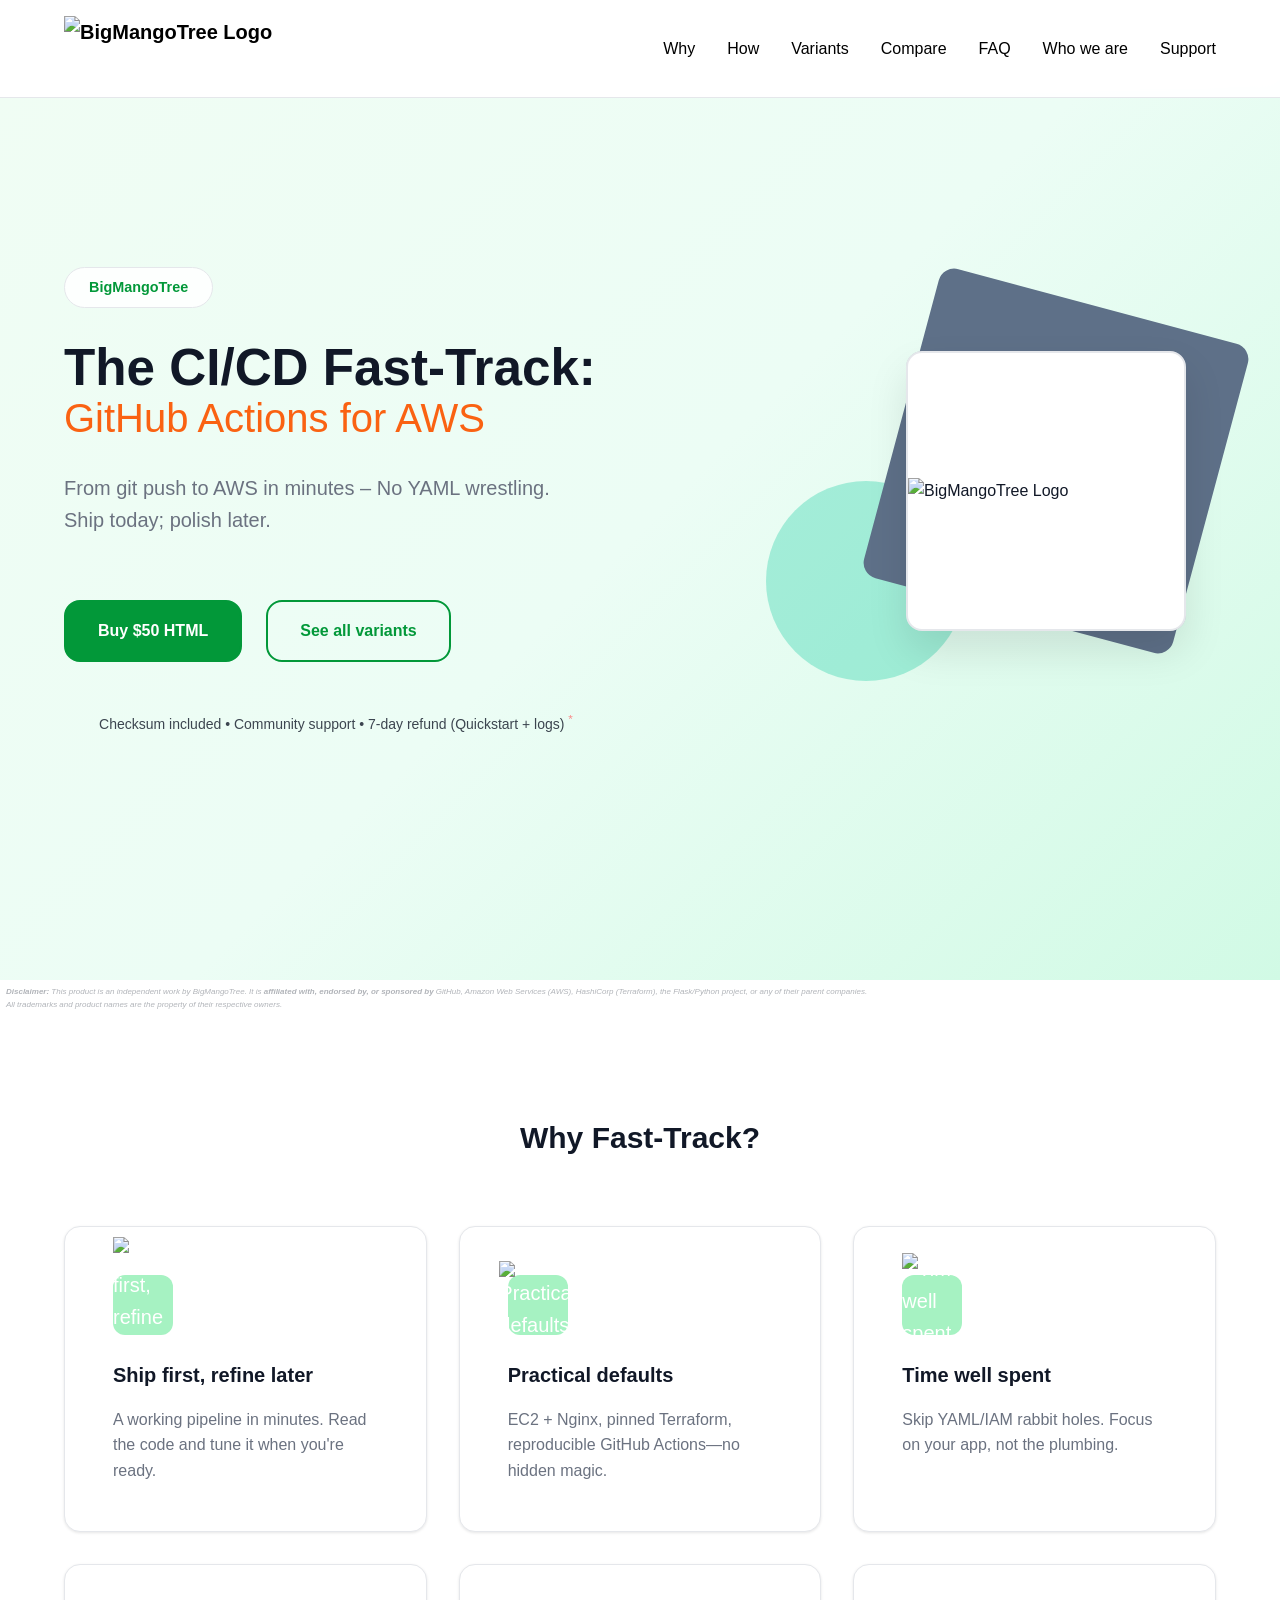
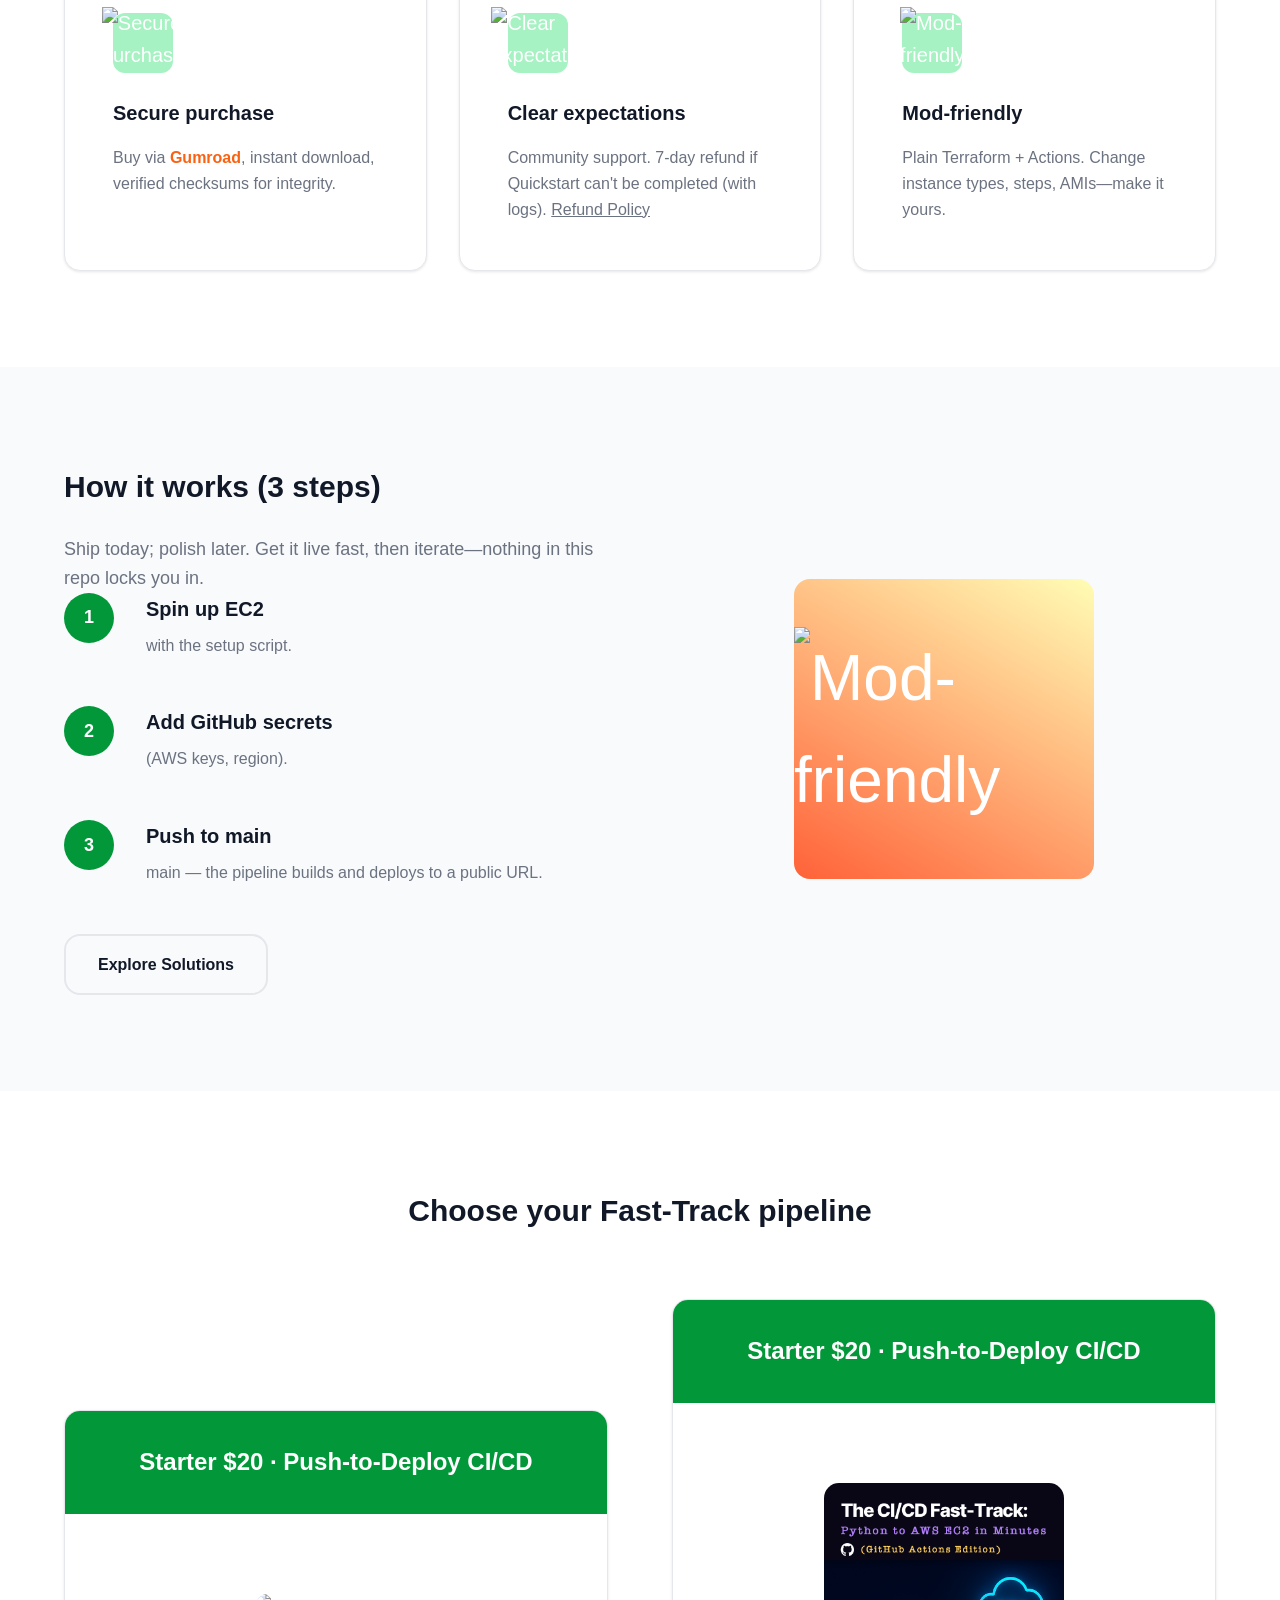
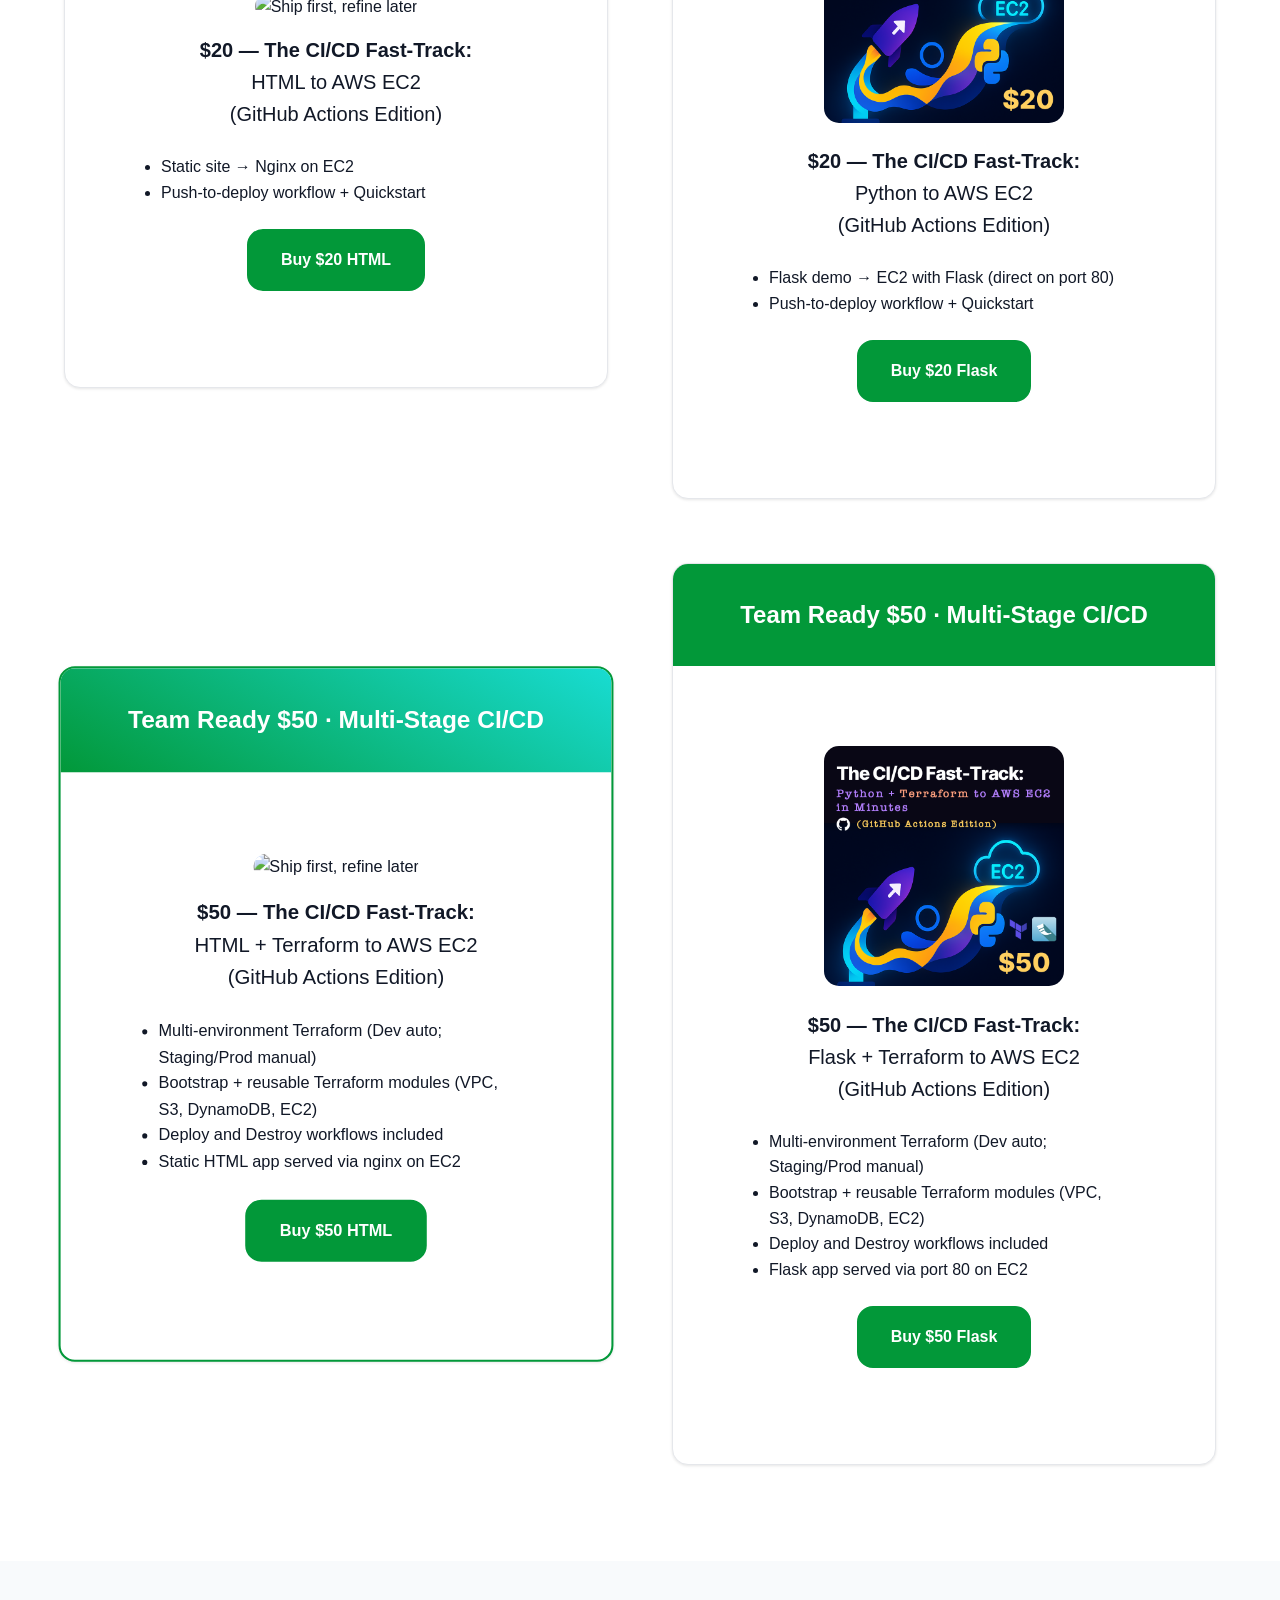
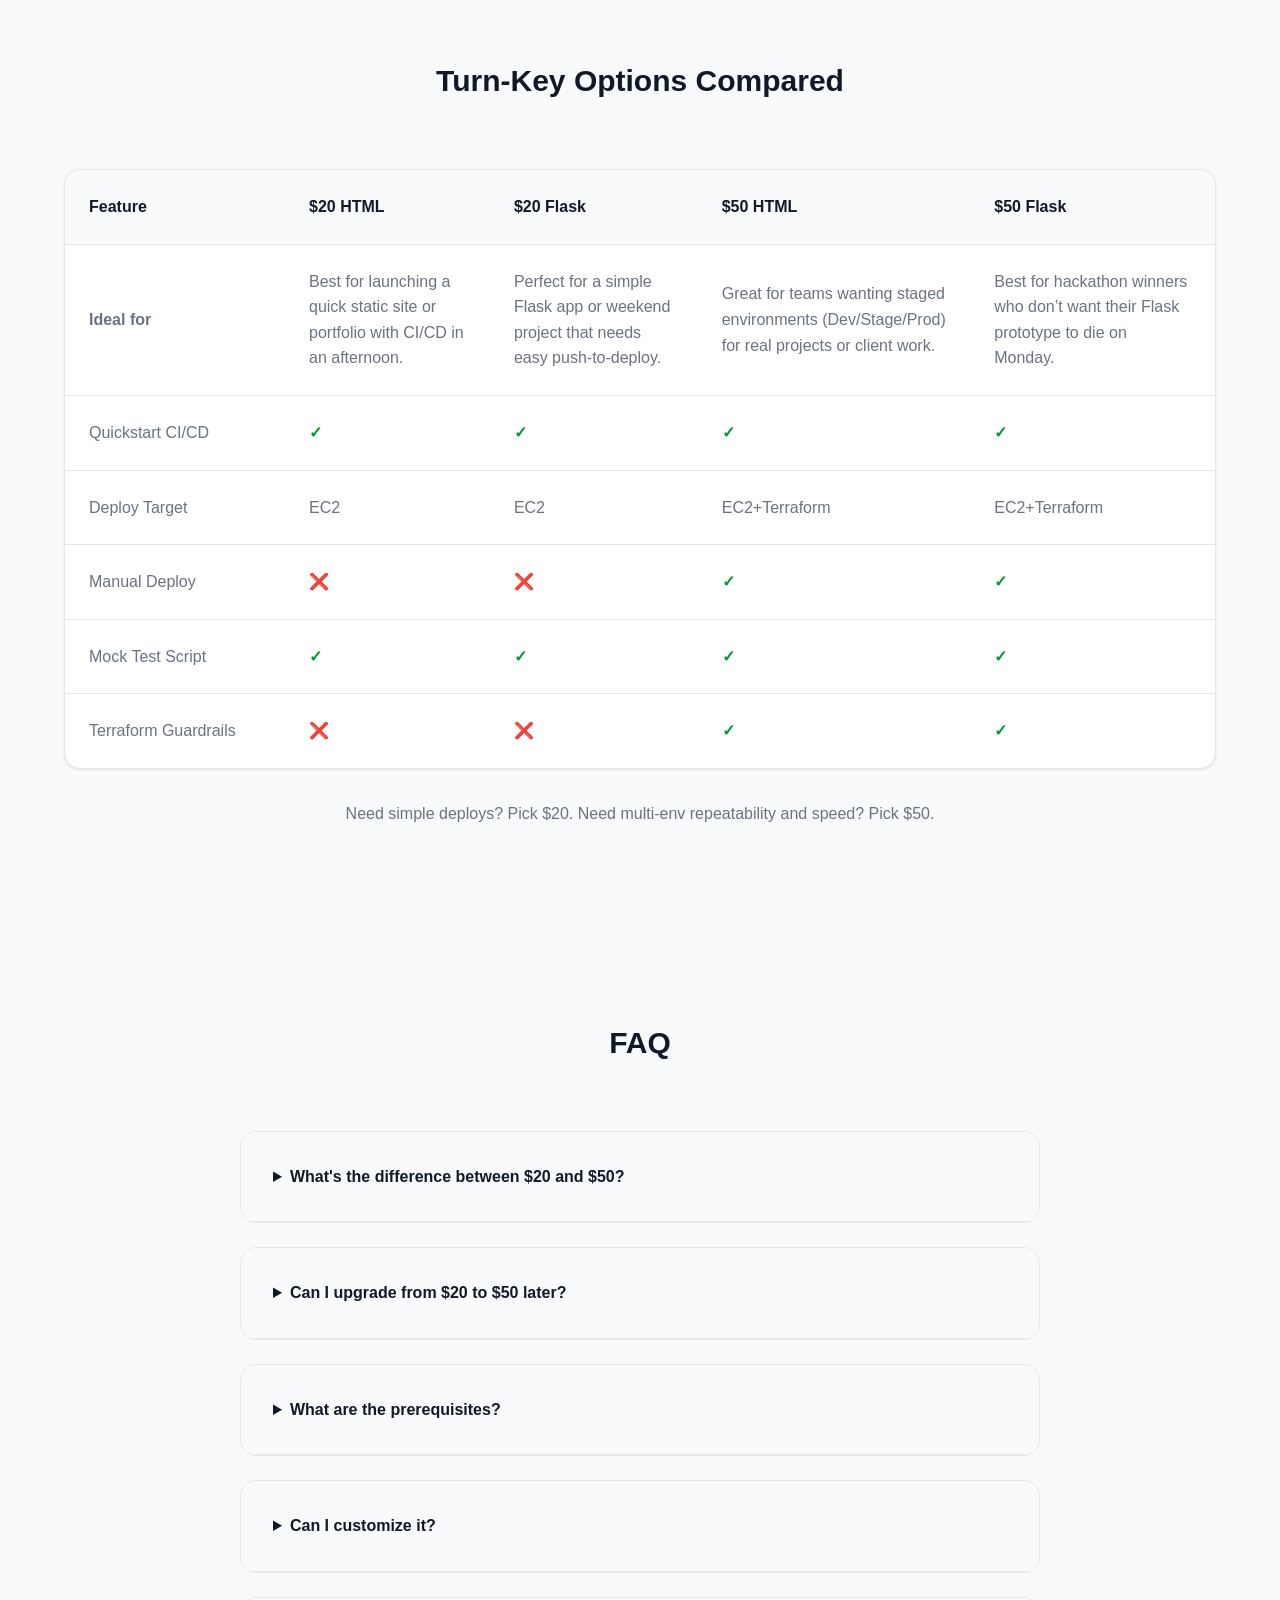
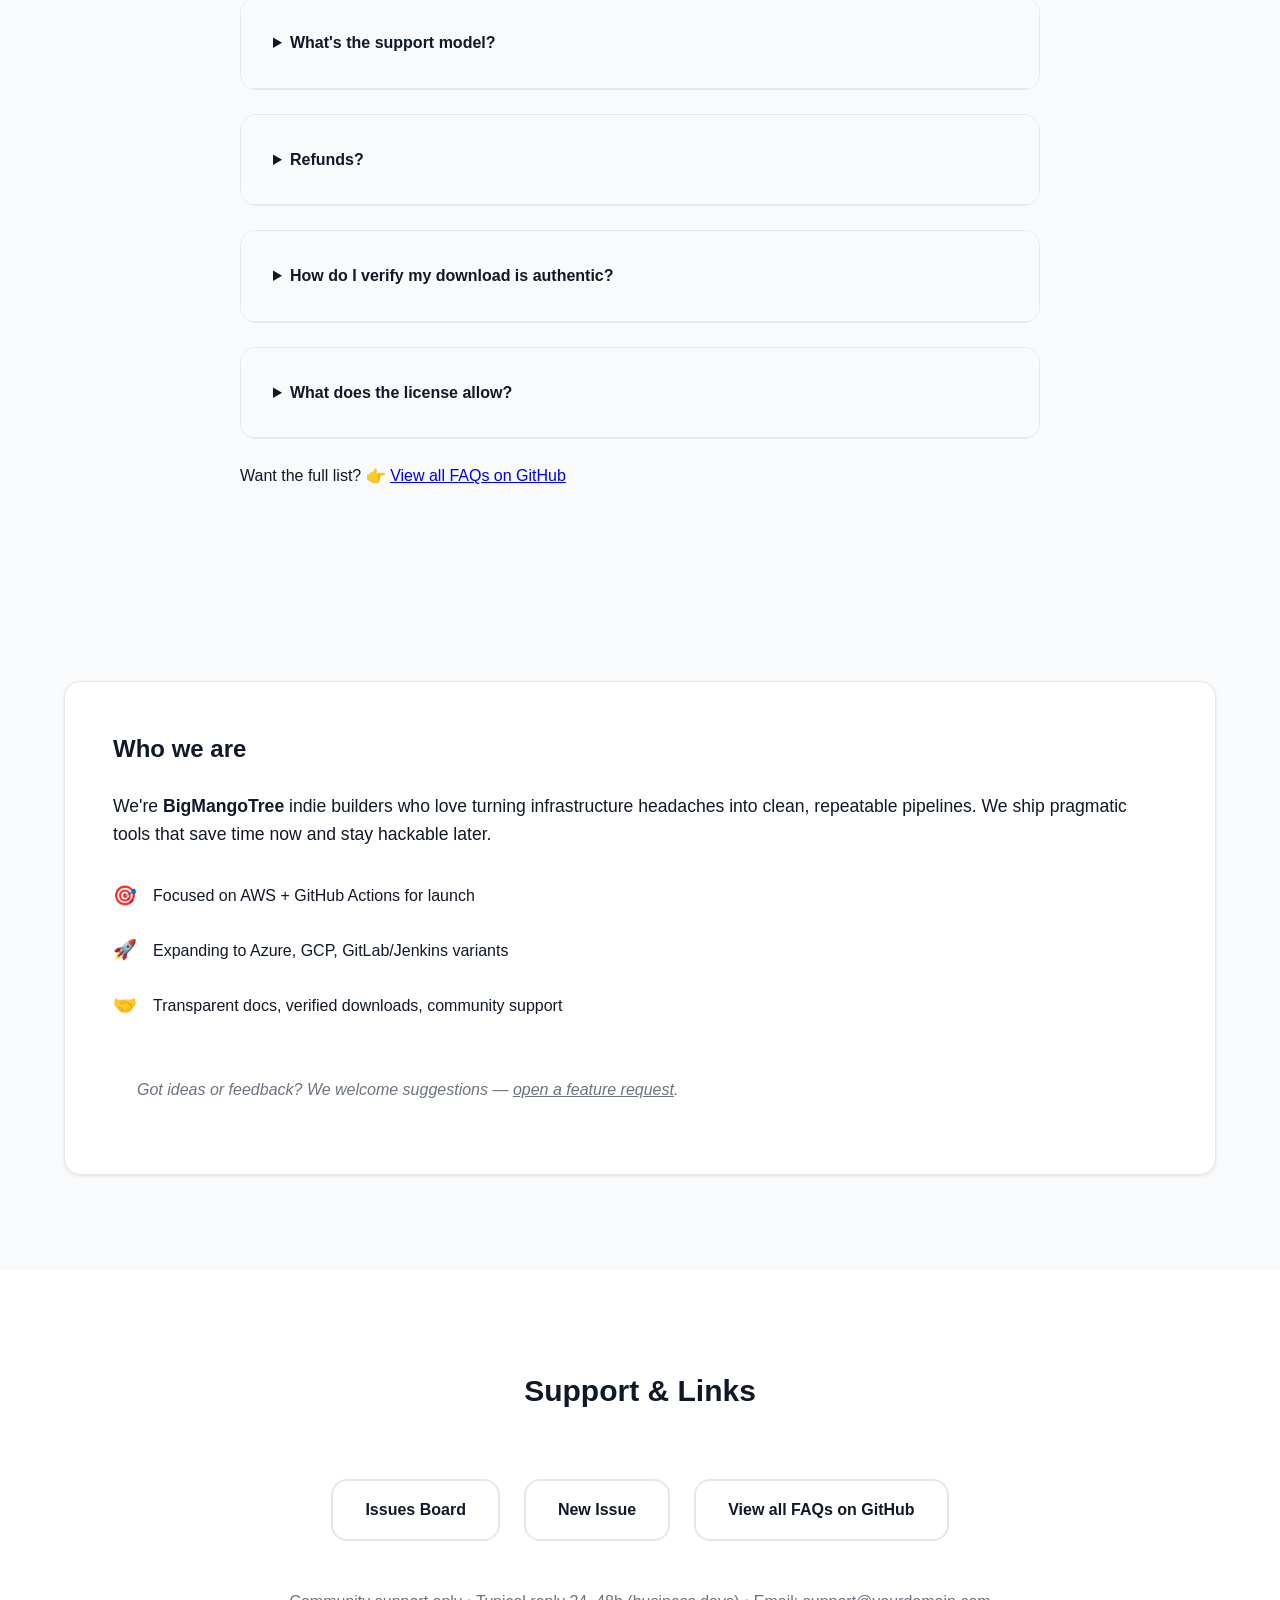
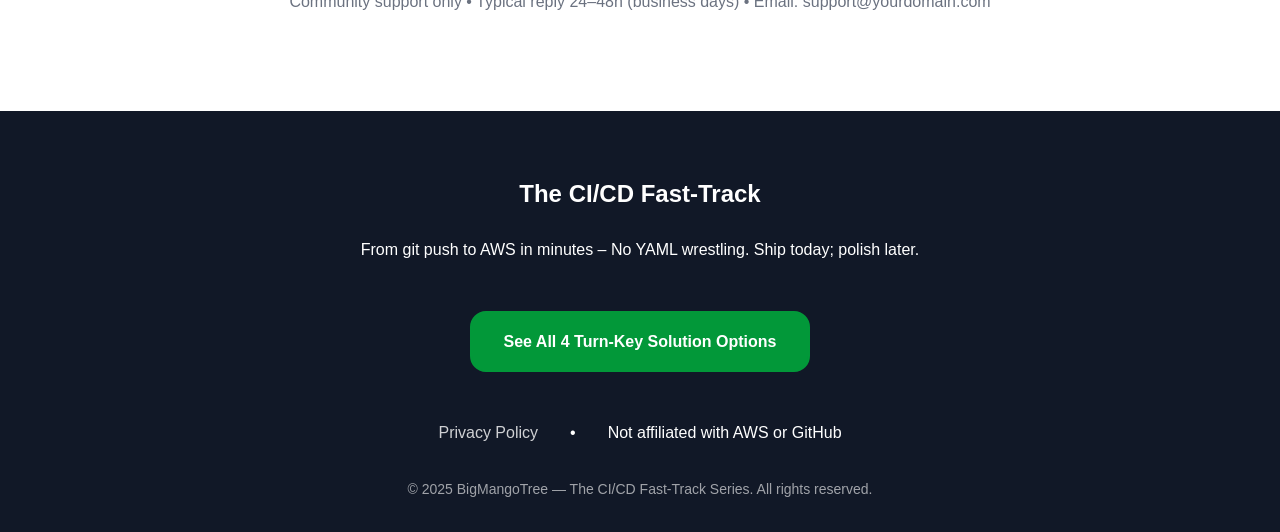
==== index.html @ 74753f5d "Gumroad Product URL fix round2" ====
<!doctype html>
<html lang="en">

<head>
  <meta charset="utf-8" />
  <title>The CI/CD Fast-Track • Turn-Key GitHub Actions for AWS</title>
  <meta name="viewport" content="width=device-width, initial-scale=1" />
  <meta name="description" content="From git push to AWS in minutes – No YAML wrestling. Ship today; polish later." />
  <link rel="canonical" href="https://bigmangotree.github.io/index.html" />
  <link rel="stylesheet" href="styles/main.css" />
  <link rel="icon" type="image/png" href="/images/favicon/favicon-96x96.png" sizes="96x96" />
  <link rel="icon" type="image/svg+xml" href="/images/favicon/favicon.svg" />
  <link rel="shortcut icon" href="/images/favicon/favicon.ico" />
  <link rel="apple-touch-icon" sizes="180x180" href="/images/favicon/apple-touch-icon.png" />
  <link rel="manifest" href="/site.webmanifest" />


</head>

<body>
  <!-- Header Navigation -->
  <header class="header-main">
    <div class="layout-container">
      <nav class="nav-container">
        <a href="#hero" class="nav-brand">
          <img src="images/bigmangotree-logo.png" alt="BigMangoTree Logo" class="nav-brand__logo">
        </a>
        <ul class="nav-menu">
          <li><a href="#features" class="nav-link">Why</a></li>
          <li><a href="#how-it-works" class="nav-link">How</a></li>
          <li><a href="#products" class="nav-link">Variants</a></li>
          <li><a href="#comparison" class="nav-link">Compare</a></li>
          <li><a href="#faq" class="nav-link">FAQ</a></li>
          <li><a href="#about" class="nav-link">Who we are</a></li>
          <li><a href="#support" class="nav-link">Support</a></li>
        </ul>
      </nav>
    </div>
  </header>

  <!-- Hero Section -->
  <section id="hero" class="layout-section layout-section--hero">
    <div class="hero-visual-container">
      <div class="hero-content">
        <span class="hero-badge">BigMangoTree</span>
        <h1 class="hero-title">The CI/CD Fast-Track: <div class="hero-title-sm">GitHub Actions for AWS</div></h1>
        <p class="hero-subtitle">From git push to AWS in minutes – No YAML wrestling. Ship today; polish later.</p>
        <div class="hero-actions">
          <a href="#50_HTML" class="btn btn--primary">Buy $50 HTML</a>
          <a href="#products" class="btn btn--secondary">See all variants</a>
        </div>
        <p class="text-center mt-lg" style="font-size: var(--font-size-sm); opacity: 0.8;">
          Checksum included • Community support • 7-day refund (Quickstart + logs)
          <sup style="cursor: pointer; color: #ff6b6b;" data-modal-open="#refund-modal">*</sup>
        </p>
      </div>
      <div class="hero-visual-area">
        <div class="hero-visual-accent"></div>
        <div class="hero-visual-bg"></div>
        <div class="hero-visual-main">
            <img src="images/CICD-fast-track.png" alt="BigMangoTree Logo" class="feature__hero">
        </div>
      </div>
    </div>
  </section>
<div>

<div class="disclaimer">  
<b>Disclaimer:</b>  
This product is an independent work by BigMangoTree.
It is <b>affiliated with, endorsed by, or sponsored by</b> GitHub, Amazon Web Services (AWS), HashiCorp (Terraform), the Flask/Python project, or any of their parent companies.
<br/>
All trademarks and product names are the property of their respective owners.
</div>
</div>
  <!-- Features Section -->
  <section id="features" class="layout-section">
    <div class="layout-container">
      <div class="section-header">
        <h2 class="section-title">Why Fast-Track?</h2>
      </div>
      <div class="feature-grid">
        <div class="card">
          <div class="card__icon"><img src="images/paperairplane.png" alt="Ship first, refine later" class="VP__icon"></div>
          <h3 class="card__title">Ship first, refine later</h3>
          <p class="card__description">A working pipeline in minutes. Read the code and tune it when you're ready.</p>
        </div>
        <div class="card">
             <div class="card__icon"><img src="images/stack.png" alt="Practical defaults" class="VP__icon"></div>
          <h3 class="card__title">Practical defaults</h3>
          <p class="card__description">EC2 + Nginx, pinned Terraform, reproducible GitHub Actions—no hidden magic.</p>
        </div>
        <div class="card">
            <div class="card__icon"><img src="images/target.png" alt="Time well spent" class="VP__icon"></div>
          <h3 class="card__title">Time well spent</h3>
          <p class="card__description">Skip YAML/IAM rabbit holes. Focus on your app, not the plumbing.</p>
        </div>
        <div class="card">
             <div class="card__icon"><img src="images/sealed.png" alt="Secure purchase" class="VP__icon"></div>
          <h3 class="card__title">Secure purchase</h3>
          <p class="card__description">Buy via <span class="gumroad-bold">Gumroad</span>, instant download, verified checksums for integrity.</p>
        </div>
        <div class="card">
             <div class="card__icon"><img src="images/openbox.png" alt="Clear expectations" class="VP__icon"></div>
          <h3 class="card__title">Clear expectations</h3>
          <p class="card__description">
            Community support. 7-day refund if Quickstart can't be completed (with logs).
            <a data-modal-open="#refund-modal" style="cursor: pointer; text-decoration: underline;">Refund Policy</a>
          </p>
        </div>
        <div class="card">
           <div class="card__icon"><img src="images/modular.png" alt="Mod-friendly" class="VP__icon"></div>
          <h3 class="card__title">Mod-friendly</h3>
          <p class="card__description">Plain Terraform + Actions. Change instance types, steps, AMIs—make it yours.</p>
        </div>
      </div>
    </div>
  </section>

  <!-- How It Works Section -->
  <section id="how-it-works" class="layout-section layout-section--alt">
    <div class="layout-container">
      <div class="layout-grid layout-grid--2col">
        <div>
          <h2 class="section-title text-left">How it works (3 steps)</h2>
          <p class="section-subtitle text-left">Ship today; polish later. Get it live fast, then iterate—nothing in this
            repo locks you in.</p>
          <div class="step-list">
            <div class="step-item">
              <div class="step-content">
                <h3>Spin up EC2</h3>
                <p>with the setup script.</p>
              </div>
            </div>
            <div class="step-item">
              <div class="step-content">
                <h3>Add GitHub secrets</h3>
                <p>(AWS keys, region).</p>
              </div>
            </div>
            <div class="step-item">
              <div class="step-content">
                <h3>Push to main</h3>
                <p>main — the pipeline builds and deploys to a public URL.</p>
              </div>
            </div>
          </div>
          <div class="mt-xl">
            <a href="#products" class="btn btn--outline">Explore Solutions</a>
          </div>
        </div>
        <div class="hero-visual-2"><img src="images/easysteps.png" alt="Mod-friendly" class="hero2__icon"></div>
      </div>
    </div>
  </section>

  <!-- Products Section -->
  <section id="products" class="layout-section">
    <div class="layout-container">
      <div class="section-header">
        <h2 class="section-title">Choose your Fast-Track pipeline</h2>
      </div>
      <div class="layout-grid layout-grid--2col">
        <div class="card card--product">
          <div class="card__price">Starter $20 · Push-to-Deploy CI/CD</div>
          <div style="padding: var(--space-xl);">
          <div class="product__div"><img src="images/GH-HTML-SCRIPT-EC2-20.png" alt="Ship first, refine later" class="product__icon"></div>
            <h3 class="card__title">$20 — The CI/CD Fast-Track: <div class="prod-2ndline"> HTML to AWS EC2 <br>(GitHub Actions Edition)</div></h3>
            <ul style="text-align: left; margin: var(--space-md) 0;">
              <li>Static site → Nginx on EC2</li>
              <li>Push-to-deploy workflow + Quickstart</li>
            </ul>
            <a href="https://bigmangotree.gumroad.com/l/lspwx" target="_blank" class="btn btn--primary">Buy $20 HTML</a>
          </div>
        </div>
        <div class="card card--product">
          <div class="card__price">Starter $20 · Push-to-Deploy CI/CD</div>
          <div style="padding: var(--space-xl);">
          <div class="product__div"><img src="images/GH-PY-SCRIPT-EC2-20.png" alt="Ship first, refine later" class="product__icon"></div>
            <h3 class="card__title">$20 — The CI/CD Fast-Track: <div class="prod-2ndline"> Python to AWS EC2 <br>(GitHub Actions Edition)</div></h3>
            <ul style="text-align: left; margin: var(--space-md) 0;">
              <li>Flask demo → EC2 with Flask (direct on port 80)</li>
              <li>Push-to-deploy workflow + Quickstart</li>
            </ul>
            <a href="https://bigmangotree.gumroad.com/l/zhhwwp" target="_blank" class="btn btn--primary">Buy $20 Flask</a>
          </div>
        </div>
        <div id="50_HTML" class="card card--product card--featured">
            <div class="card__price header-color">Team Ready $50 · Multi-Stage CI/CD</div>
            <div style="padding: var(--space-xl);">
            <div class="product__div"><img src="images/GH-HTML-TR-EC2-50.png" alt="Ship first, refine later" class="product__icon"></div>
                <h3 class="card__title">
                $50 — The CI/CD Fast-Track:<div class="prod-2ndline">  HTML + Terraform to AWS EC2 <br>(GitHub Actions Edition)</div>
                </h3>
                <ul style="text-align: left; margin: var(--space-md) 0;">
                <li>Multi-environment Terraform (Dev auto; Staging/Prod manual)</li>
                <li>Bootstrap + reusable Terraform modules (VPC, S3, DynamoDB, EC2)</li>
                <li>Deploy and Destroy workflows included</li>
                <li>Static HTML app served via nginx on EC2</li>
                </ul>
                <a href="https://bigmangotree.gumroad.com/l/wznqfl" target="_blank" class="btn btn--primary">Buy $50 HTML</a>
            </div>
        </div>
        <div class="card card--product">
            <div class="card__price">Team Ready $50 · Multi-Stage CI/CD</div>
            <div style="padding: var(--space-xl);">
            <div class="product__div"><img src="images/GH-PY-TR-EC2-50.png" alt="Ship first, refine later" class="product__icon"></div>
                <h3 class="card__title">
                $50 — The CI/CD Fast-Track:<div class="prod-2ndline">  Flask + Terraform to AWS EC2 <br>(GitHub Actions Edition)</div>
                </h3>
                <ul style="text-align: left; margin: var(--space-md) 0;">
                <li>Multi-environment Terraform (Dev auto; Staging/Prod manual)</li>
                <li>Bootstrap + reusable Terraform modules (VPC, S3, DynamoDB, EC2)</li>
                <li>Deploy and Destroy workflows included</li>
                <li>Flask app served via port 80 on EC2</li>
                </ul>
                <a href="https://bigmangotree.gumroad.com/l/qlion" target="_blank" class="btn btn--primary">Buy $50 Flask</a>
            </div>
        </div>
      </div>
    </div>
  </section>

  <!-- Comparison Section -->
  <section id="comparison" class="layout-section layout-section--alt">
    <div class="layout-container">
      <div class="section-header">
        <h2 class="section-title">Turn-Key Options Compared</h2>
      </div>
      <div class="table-container">
        <table class="table">
          <thead>
            <tr>
              <th class="feature_col">Feature</th>
              <th>$20 HTML</th>
              <th>$20 Flask</th>
              <th>$50 HTML</th>
              <th>$50 Flask</th>
            </tr>
          </thead>
          <tbody>
            <tr>
              <td><strong>Ideal for</strong></td>
              <td>Best for launching a quick static site or portfolio with CI/CD in an afternoon.</td>
              <td>Perfect for a simple Flask app or weekend project that needs easy push-to-deploy.</td>
              <td>Great for teams wanting staged environments (Dev/Stage/Prod) for real projects or client work.</td>
              <td>Best for hackathon winners who don’t want their Flask prototype to die on Monday.</td>
            </tr>
            <tr>
              <td>Quickstart CI/CD</td>
              <td><span class="table-checkmark">✓</span></td>
              <td><span class="table-checkmark">✓</span></td>
              <td><span class="table-checkmark">✓</span></td>
              <td><span class="table-checkmark">✓</span></td>
            </tr>
            <tr>
              <td>Deploy Target</td>
              <td>EC2</td>
              <td>EC2</td>
              <td>EC2+Terraform</td>
              <td>EC2+Terraform</td>
            </tr>
            <tr>
              <td>Manual Deploy</td>
              <td>❌</td>
              <td>❌</td>
              <td><span class="table-checkmark">✓</span></td>
              <td><span class="table-checkmark">✓</span></td>
            </tr>
            <tr>
              <td>Mock Test Script</td>
              <td><span class="table-checkmark">✓</span></td>
              <td><span class="table-checkmark">✓</span></td>
              <td><span class="table-checkmark">✓</span></td>
              <td><span class="table-checkmark">✓</span></td>
            </tr>
            <tr>
              <td>Terraform Guardrails</td>
              <td>❌</td>
              <td>❌</td>
              <td><span class="table-checkmark">✓</span></td>
              <td><span class="table-checkmark">✓</span></td>
            </tr>
          </tbody>
        </table>
      </div>
      <p class="text-center mt-lg text-secondary">
        Need simple deploys? Pick $20. Need multi-env repeatability and speed? Pick $50.
      </p>
    </div>
  </section>


  <!-- FAQ Section -->
  <section id="faq" class="layout-section layout-section--alt">
    <div class="layout-container">
      <div class="section-header">
        <h2 class="section-title">FAQ</h2>
      </div>
      <div class="faq-container">
        <details class="faq-item">
          <summary class="faq-question">What's the difference between $20 and $50?</summary>
          <div class="faq-answer">
            <p>$20 = single-env push-to-deploy (HTML or Flask). $50 = multi-env (Dev auto + manual Staging/Prod),
              Terraform guardrails, destroy workflow, caching. Flask Pro adds Docker build + promotion scripts.</p>
          </div>
        </details>

        <details class="faq-item">
          <summary class="faq-question">Can I upgrade from $20 to $50 later?</summary>
          <div class="faq-answer">
            <p>Yes. Replace the $20 workflows with the $50 set and follow the Quickstart. Your infra state can stay; you
              mainly swap CI steps (test on a new branch first).</p>
          </div>
        </details>

        <details class="faq-item">
          <summary class="faq-question">What are the prerequisites?</summary>
          <div class="faq-answer">
            <p>Before running any of the CI/CD pipelines, you’ll need a few prerequisites such as an <strong>AWS account</strong>, an <strong>IAM user with access keys</strong>, an <strong>EC2 key pair (PEM file)</strong>, and some <strong>GitHub Secrets</strong>.</p>
            <p>👉 See our full <a href="./docs/prerequisite.html">Prerequisites Setup Guide</a> for step-by-step instructions and official AWS/GitHub documentation links.</p>
            <h4 id="-important-note-on-prerequisites-vs-your-app">⚡ Important Note on Prerequisites vs. Your App</h4>
            <p>The items below are included <strong>only for the sample demo apps</strong> provided in this package:</p>
            <ul>
                <li><strong>$50 tier:</strong> AWS account with IAM credentials (user/role for Terraform + deploy).</li>
                <li><strong>GitHub Repository</strong> with Actions enabled.</li>
                <li><strong>Terraform</strong> (pinned version in MANIFEST).</li>
                <li><strong>Flask variant:</strong> Python 3.10+ runtime (installed via setup scripts for the demo app).</li>
                <li><strong>HTML variant:</strong> No runtime required — just static assets served by nginx.</li>
            </ul>
            <p>👉 For <strong>your own applications</strong>, you’ll need to install and configure any additional dependencies yourself by editing <code>setup_ec2.sh</code> (or extending the Terraform modules). The packaged scripts are intentionally lightweight, so you can adapt them to your stack.</p>
          </div>
        </details>

        <details class="faq-item">
          <summary class="faq-question">Can I customize it?</summary>
          <div class="faq-answer">
            <p>Absolutely. You're licensed to modify for your own projects: edit variables (region, instance type), add
              steps (linters/tests), swap AMIs, or extend the pipeline.</p>
                
              <p>👉 For full terms of use, see the <a href="https://github.com/bigmangotree/bigmangotree.github.io?tab=License-1-ov-file">LICENSE</a> file.</p>
            </div>
        </details>

        <details class="faq-item">
          <summary class="faq-question">What's the support model?</summary>
          <div class="faq-answer">
            <p>Community support only. If AWS/GitHub changes break a script, open a GitHub Issue with logs—we'll patch.
              No 1:1 consulting or SLAs included.</p>
          </div>
        </details>

        <details class="faq-item">
          <summary class="faq-question">Refunds?</summary>
          <div class="faq-answer">
            <p>
              We want you to succeed. If you can't complete the Quickstart within 7 days and share relevant
              logs/errors, you qualify for a refund.
              <a href="#" data-modal-open="#refund-modal">Read full Refund Policy →</a>
            </p>
          </div>
        </details>

        <details class="faq-item">
          <summary class="faq-question">How do I verify my download is authentic?</summary>
          <div class="faq-answer">
            <p>
              Each ZIP includes <code>checksums.txt</code> (SHA-256). Compare against your file:
            <ul>
              <li><b>macOS/Linux:</b> <code>shasum -a 256 file.zip</code></li>
              <li><b>Windows (PowerShell):</b> <code>Get-FileHash file.zip -Algorithm SHA256</code></li>
            </ul>
            </p>
          </div>
        </details>

        <details class="faq-item">
          <summary class="faq-question">What does the license allow?</summary>
          <div class="faq-answer">
            <p>You can use and modify internally for your projects/teams. Redistribution/resale is not permitted. See
              LICENSE.md for full terms.</p>
          </div>
        </details>

        <div class="modal">
          Want the full list? 👉
          <a href="https://bigmangotree.github.io/docs/faq.html" target="_blank" rel="noopener">
            View all FAQs on GitHub
          </a>
        </div>
      </div>
    </div>
  </section>

  <!-- WHO WE ARE -->
  <section id="about" class="layout-section layout-section--alt">
    <div class="layout-container">
      <div class="layout-grid layout-grid--2col" style="align-items: center; gap: var(--space-xxl);">
        <div>
          <div class="card" style="padding: var(--space-xl); text-align: left;">
            <h3 style="color: var(--color-primary); margin-bottom: var(--space-md); font-size: 1.5rem;">
              Who we are
            </h3>

            <p style="font-size: 1.1rem; line-height: 1.6; margin-bottom: var(--space-lg);">
              We're <strong>BigMangoTree</strong> indie builders who love turning infrastructure headaches into clean,
              repeatable pipelines. We ship pragmatic tools that save time now and stay hackable later.
            </p>

            <div class="feature-grid"
              style="grid-template-columns: 1fr; gap: var(--space-md); margin-bottom: var(--space-lg);">
              <div style="display: flex; align-items: center; gap: var(--space-sm);">
                <span style="color: var(--color-primary); font-size: 1.2rem;">🎯</span>
                <span>Focused on AWS + GitHub Actions for launch</span>
              </div>
              <div style="display: flex; align-items: center; gap: var(--space-sm);">
                <span style="color: var(--color-primary); font-size: 1.2rem;">🚀</span>
                <span>Expanding to Azure, GCP, GitLab/Jenkins variants</span>
              </div>
              <div style="display: flex; align-items: center; gap: var(--space-sm);">
                <span style="color: var(--color-primary); font-size: 1.2rem;">🤝</span>
                <span>Transparent docs, verified downloads, community support</span>
              </div>
            </div>

            <div
              style="background: var(--color-bg-secondary); padding: var(--space-md); border-radius: var(--border-radius); border-left: 4px solid var(--color-primary);">
              <p style="margin: 0; font-style: italic; color: var(--text-secondary);">
                Got ideas or feedback? We welcome suggestions —
                <a href="https://github.com/bigmangotree/bigmangotree.github.io/issues/new?template=feature-request.md&labels=feature&title=%5BFEATURE-REQUEST%5D+" target="_blank" rel="noopener"
                  style="color: var(--color-primary); text-decoration: underline;">open a feature request</a>.
              </p>
            </div>
          </div>
        </div>
      </div>
    </div>
  </section>

  <!-- Support Section -->
  <section id="support" class="layout-section">
    <div class="layout-container">
      <div class="section-header">
        <h2 class="section-title">Support & Links</h2>
      </div>
      <div
        style="display: flex; justify-content: center; gap: var(--space-md); flex-wrap: wrap; margin-bottom: var(--space-xl);">
        <a href="https://github.com/bigmangotree/bigmangotree.github.io/issues" class="btn btn--outline">Issues Board</a>
        <a href="https://github.com/bigmangotree/bigmangotree.github.io/issues/new?template=new_issue.md&labels=issue&title=%5BISSUE%5D+" class="btn btn--outline">New Issue</a>
        <a href="https://bigmangotree.github.io/docs/faq.html" class="btn btn--outline">View all FAQs on GitHub</a>
      </div>
      <p class="text-center text-secondary">
        Community support only • Typical reply 24–48h (business days) • Email: support@yourdomain.com
      </p>
    </div>
  </section>

  <!-- Footer -->
  <footer class="footer-main">
    <div class="layout-container">
      <div class="footer-content">
        <h3 class="footer-title">The CI/CD Fast-Track</h3>
        <p class="mb-xl">From git push to AWS in minutes – No YAML wrestling. Ship today; polish later.</p>
        <a href="#products" class="btn btn--primary">See All 4 Turn-Key Solution Options</a>
      </div>

      <div class="footer-links">
        <a href="#" data-modal-open="#privacy-modal" class="footer-link">Privacy Policy</a>
        <span>•</span>
        <span>Not affiliated with AWS or GitHub</span>
      </div>

      <p style="opacity: 0.6; font-size: var(--font-size-sm); margin-top: var(--space-md);">
        © 2025 BigMangoTree — The CI/CD Fast-Track Series. All rights reserved.
      </p>
    </div>
  </footer>

  <!-- Scroll to Top Button -->
  <button id="scrollTopBtn" class="scroll-top" title="Go to top">↑</button>

  <!-- Privacy Policy Modal -->
  <div id="privacy-modal" class="modal-overlay" aria-hidden="true" role="dialog">
    <div class="modal-dialog">
      <button class="modal-close" data-modal-close aria-label="Close">✕</button>
      <h3>Privacy Policy</h3>
      <div style="color: var(--text-secondary); font-size: var(--font-size-sm); margin-bottom: var(--space-md);">
        Effective: 20 Aug 2025</div>
      <div>
        <p>
          This site (<b>bigmangotree.github.io</b>)is a static website
          with no backend or user accounts. We don't collect personal details such as
          names, emails, or payment information here.
        </p>
        <p>
          We use <b>Google Analytics</b> to measure general traffic patterns
          (for example: page views, referral sources, device/browser type).
          This helps us understand how the site is used and improve it over time.
        </p>
        <p>
          Data collected through Google Analytics is processed by Google and may include your IP address.
          We don’t sell or share this data with anyone else. You can learn more in <a>Google’s Privacy Policy</a> or
          opt out via the <a>Google Analytics Opt-Out</a> tool.
        </p>
        <p>
          By using this site, you agree to this limited use of analytics.
        </p>
        <p>
          <strong>Payments & downloads.</strong> Purchases and file delivery are handled by Gumroad.
          Any information you provide at checkout is processed under Gumroad’s terms and
          privacy policy. We do not receive your full payment details.
        </p>
        <p>
          <strong>Support</strong> If you open a ticket on GitHub Issues,
          your post (including any logs you share) is public on GitHub.
          If you email us, we only use your message to reply and provide support;
          we do not sell, rent, or share it with third parties.
        </p>
        <p>
          <strong>No resale of data.</strong>
          We do not sell or broker any personal information—ever.
        </p>
        <p>
          <strong>Future changes.</strong>
          If we add optional analytics or additional features later,
          we’ll update this policy and note the change date.
        </p>
        <p>Questions? Contact: <a href="mailto:support@yourdomain.com">support@yourdomain.com</a></p>
      </div>
    </div>
  </div>

  <!-- Refund Policy Modal -->
  <div id="refund-modal" class="modal-overlay" aria-hidden="true" role="dialog">
    <div class="modal-dialog">
      <button class="modal-close" data-modal-close aria-label="Close">✕</button>
      <h3>Refund Policy</h3>
      <div style="color: var(--text-secondary); font-size: var(--font-size-sm); margin-bottom: var(--space-md);">
        Effective for all CI/CD Fast-Track products sold via Gumroad
      </div>
      <div>
        <p><strong>Window:</strong> Refunds are available within <b>7 calendar days</b> from purchase (based on the
          Gumroad receipt timestamp).</p>
        <p><strong>Eligibility.</strong> Refunds apply only if you are <em>unable to complete the documented
            Quickstart</em> after following the steps as written and using supported platforms/versions.</p>

        <p><strong>What to include.</strong> To request a refund, provide:
        <ul>
          <li>Gumroad <strong>order ID</strong> and purchaser email</li>
          <li><strong>SKU/variant</strong> (e.g., $20 HTML / $50 Flask)</li>
          <li><strong>Environment details</strong>: AWS region, Terraform version, GitHub runner OS</li>
          <li>Link to the <strong>failing GitHub Actions run</strong> and relevant <strong>logs/screenshots</strong> (no
            secrets)</li>
          <li><strong>Checksum verification</strong> confirming your ZIP matches <code>checksums.txt</code></li>
        </ul>
        </p>

        <p><strong>Exclusions (not refundable).</strong>
        <ul>
          <li>Incorrect or missing AWS credentials/permissions, region quotas, or local/network restrictions</li>
          <li>Deviations from the Quickstart (modified workflows/infra beyond documented variables)</li>
          <li>Third-party outages or changes outside our control</li>
          <li>Buyer’s remorse, cost concerns, or incompatibility with unsupported stacks</li>
        </ul>
        </p>

        <p><strong>Process.</strong> Open a GitHub Issue or email support with the above details. We’ll respond within
          <strong>24–48 business hours</strong> to help diagnose. If we confirm a product defect preventing Quickstart
          completion, we will issue a full refund via Gumroad; otherwise we’ll provide guidance to resolve the issue.
          Final eligibility is determined at our discretion.</p>

        <p><strong>After a refund.</strong> Your license is revoked for the refunded SKU; please delete all copies. One
          refund per customer per SKU.</p>

        <p class="muted" style="font-size:12px">Note: Gumroad processes the refund to your original payment method once
          we approve it.</p>
      </div>
    </div>
  </div>

  <script src="scripts/main.js"></script>
</body>

</html>
---- styles/main.css ----
/* ============================================
   CSS VARIABLE SYSTEM - Complete Foundation
   ============================================ */
:root {
  /* Brand Colors */
  --brand-primary: #029839;
  --brand-secondary: #009466;
  --brand-accent: #03c69a;
  --brand-ninja: #5e7088;
  --brand-orange:rgb(250 98 18);
  
  /* Backgrounds */
  --bg-primary: #ffffff;
  --bg-secondary: #f9fafb;
  --bg-alt: #f8fafc;
  --gradient-hero: linear-gradient(135deg, #f0fdf4 0%, #ecfdf5 50%, #d1fae5 100%);
  
  /* Text Colors */
  --text-primary: #111827;
  --text-secondary: #6b7280;
  --text-grey: #b1b4b9;
  --text-inverse: #ffffff;
  --text-nav: #000000;
  
  /* Spacing */
  --space-xs: 0.5rem;
  --space-sm: 1rem;
  --space-md: 1.5rem;
  --space-lg: 2rem;
  --space-xl: 3rem;
  --space-2xl: 4rem;
  --space-section: 6rem;
  --container-width: 1200px;
  
  /* Typography */
  --font-size-xsm: 0.5rem;
  --font-size-sm: 0.875rem;
  --font-size-base: 1rem;
  --font-size-lg: 1.125rem;
  --font-size-xl: 1.25rem;
  --font-size-2xl: 1.5rem;
  --font-size-3xl: 1.875rem;
  --font-size-hero: 3.2rem;
  --font-size-hero-sm: 2.5rem;
  
  /* Effects */
  --border-radius: 16px;
  --shadow-sm: 0 1px 3px rgba(0, 0, 0, 0.1);
  --shadow-md: 0 4px 12px rgba(0, 0, 0, 0.1);
  --shadow-lg: 0 20px 40px rgba(0, 0, 0, 0.1);
  --border-color: #e5e7eb;
}

/* Reset */
* {
  margin: 0;
  padding: 0;
  box-sizing: border-box;
}

body {
  font-family: -apple-system, BlinkMacSystemFont, 'Segoe UI', Roboto, sans-serif;
  line-height: 1.6;
  color: var(--text-primary);
  background: var(--bg-primary);
  padding-top: 80px; /* Account for fixed header */
}

/* Layout */
.layout-container {
  max-width: var(--container-width);
  margin: 0 auto;
  padding: 0 var(--space-md);
}

.layout-section {
  padding: var(--space-section) 0;
}

.layout-section--alt {
  background: var(--bg-alt);
}

.layout-section--hero {
  background: var(--gradient-hero);
  min-height: 100vh;
  display: flex;
  align-items: center;
  position: relative;
  padding-top: 38px;
}

.layout-grid {
  display: grid;
  gap: var(--space-2xl);
}

.layout-grid--2col {
  grid-template-columns: repeat(auto-fit, minmax(500px, 1fr));
  align-items: center;
}

.layout-grid--3col {
  grid-template-columns: repeat(auto-fit, minmax(300px, 1fr));
}

/* Header */
.header-main {
  position: fixed;
  top: 0;
  width: 100%;
  background: rgba(255, 255, 255, 0.95);
  backdrop-filter: blur(10px);
  border-bottom: 1px solid var(--border-color);
  z-index: 1000;
  padding: var(--space-sm) 0;
}

.nav-container {
  display: flex;
  justify-content: space-between;
  align-items: center;
}

.nav-brand {
  display: flex;
  align-items: center;
  gap: var(--space-xs);
  text-decoration: none;
  font-size: var(--font-size-xl);
  font-weight: 700;
  color: var(--text-nav);
}

.nav-brand__logo {
  height: 65px;
  width: auto;
}

.nav-menu {
  display: flex;
  list-style: none;
  gap: var(--space-lg);
  align-items: center;
}

.nav-link {
  color: var(--text-nav);
  text-decoration: none;
  font-weight: 500;
  transition: opacity 0.2s ease;
}

.nav-link:hover {
  opacity: 0.8;
}

/* Hero Section */
.hero-visual-container {
  display: grid;
  grid-template-columns: 1fr 1fr;
  align-items: center;
  gap: var(--space-2xl);
  width: 100%;
  max-width: var(--container-width);
  margin: 0 auto;
  padding: 0 var(--space-md);
}

.hero-content {
  z-index: 3;
  position: relative;
}

.hero-badge {
  display: inline-block;
  background: rgba(255, 255, 255, 0.9);
  color: var(--brand-primary);
  padding: var(--space-xs) var(--space-md);
  border-radius: 50px;
  /*font-size: var(--font-size-sm);*/
  font-size: .9rem;
  font-weight: 600;
  margin-bottom: var(--space-lg);
  border: 1px solid var(--border-color);
}

.hero-title {
  font-size: var(--font-size-hero);
  font-weight: 800;
  line-height: 1.1;
  color: var(--text-primary);
  margin-bottom: var(--space-lg);
}

.hero-subtitle {
  font-size: var(--font-size-xl);
  color: var(--text-secondary);
  line-height: 1.6;
  margin-bottom: var(--space-2xl);
  max-width: 500px;
}

.hero-actions {
  display: flex;
  gap: var(--space-md);
  margin-bottom: var(--space-xl);
}

/* Hero Visual */
.hero-visual-area {
  position: relative;
  width: 400px;
  height: 400px;
  justify-self: end;
}

.hero-visual-accent {
  position: absolute;
  bottom: 20px;
  left: -50px;
  width: 200px;
  height: 200px;
  background: var(--brand-accent);
  border-radius: 50%;
  opacity: 0.3;
  z-index: 1;
}

.hero-visual-bg {
  position: absolute;
  top: 0;
  right: 0;
  width: 320px;
  height: 320px;
  background: var(--brand-ninja);
  border-radius: var(--border-radius);
  transform: rotate(15deg);
  z-index: 2;
}

.hero-visual-main {
  position: absolute;
  top: 50px;
  right: 30px;
  width: 280px;
  height: 280px;
  background: rgba(255, 255, 255, 1);
  border: 2px solid var(--border-color);
  border-radius: var(--border-radius);
  backdrop-filter: blur(15px);
  display: flex;
  align-items: center;
  justify-content: center;
  z-index: 3;
  /* transform: rotate(-8deg); */
  box-shadow: var(--shadow-lg);
}

.hero-visual {
  width: 300px;
  height: 300px;
  background: var(--brand-primary);
  border-radius: var(--border-radius);
  display: flex;
  align-items: center;
  justify-content: center;
  font-size: 4rem;
  color: var(--text-inverse);
  justify-self: center;
}
.hero-visual-2 {
  width: 300px;
  height: 300px;
  background: linear-gradient(30deg, #ff6239, #fffdb5);
  border-radius: var(--border-radius);
  display: flex;
  align-items: center;
  justify-content: center;
  font-size: 4rem;
  color: var(--text-inverse);
  justify-self: center;
}

/* Buttons */
.btn {
  display: inline-flex;
  align-items: center;
  justify-content: center;
  padding: var(--space-sm) var(--space-lg);
  border-radius: var(--border-radius);
  text-decoration: none;
  font-weight: 600;
  font-size: var(--font-size-base);
  border: 2px solid transparent;
  cursor: pointer;
  transition: all 0.2s ease;
}

.btn--primary {
  background: var(--brand-primary);
  color: var(--text-inverse);
  border-color: var(--brand-primary);
}

.btn--primary:hover {
  background: var(--brand-secondary);
  border-color: var(--brand-secondary);
  transform: translateY(-2px);
}

.btn--secondary {
  background: transparent;
  color: var(--brand-primary);
  border-color: var(--brand-primary);
}

.btn--secondary:hover {
  background: var(--brand-primary);
  color: var(--text-inverse);
}

.btn--outline {
  background: transparent;
  color: var(--text-primary);
  border-color: var(--border-color);
}

.btn--outline:hover {
  background: var(--brand-primary);
  color: var(--text-inverse);
  border-color: var(--brand-primary);
}

/* Sections */
.section-header {
  text-align: center;
  margin-bottom: var(--space-2xl);
}

.section-title {
  font-size: var(--font-size-3xl);
  font-weight: 700;
  margin-bottom: var(--space-md);
  color: var(--text-primary);
}

.section-subtitle {
  font-size: var(--font-size-lg);
  color: var(--text-secondary);
  max-width: 600px;
  margin: 0 auto;
}

/* Cards */
.feature-grid {
  display: grid;
  grid-template-columns: repeat(auto-fit, minmax(300px, 1fr));
  gap: var(--space-lg);
}

.card {
  background: var(--bg-primary);
  border: 1px solid var(--border-color);
  border-radius: var(--border-radius);
  padding: var(--space-xl);
  box-shadow: var(--shadow-sm);
  transition: all 0.3s ease;
}

.card:hover {
  transform: translateY(-4px);
  box-shadow: var(--shadow-lg);
}

.card__icon {
  width: 60px;
  height: 60px;
  background: #a6f2c2;
  border-radius: 12px;
  display: flex;
  align-items: center;
  justify-content: center;
  margin-bottom: var(--space-md);
  font-size: var(--font-size-xl);
  color: var(--text-inverse);
}

.card__title {
  font-size: var(--font-size-xl);
  font-weight: 600;
  margin-bottom: var(--space-sm);
  color: var(--text-primary);
}

.card__description {
  color: var(--text-secondary);
  line-height: 1.6;
}

.card--product {
  text-align: center;
  overflow: hidden;
}

.card--featured {
  border-color: var(--brand-primary);
  transform: scale(1.02);
  border-width: 2px;
}

.hero-visual-main .feature__hero
{
  width: 430px;
}

.card--featured .header-color
{
  background: linear-gradient(30deg, #029839, #18dcd2);
}
.VP__icon
{
    width: 154%;
    position: relative;
    top: -4px;
}
.hero2__icon
{
  width: 100%;
}
.card__price {
  background: var(--brand-primary);
  color: var(--text-inverse);
  padding: var(--space-lg) 0;
  font-size: var(--font-size-2xl);
  font-weight: 700;
  margin: calc(var(--space-xl) * -1) calc(var(--space-xl) * -1) var(--space-lg);
}

.product__div img
{
  width: 240px;
  border-radius: 15px;
  margin-bottom: 15px;
}

/* Steps */
.step-list {
  counter-reset: step-counter;
}

.step-item {
  counter-increment: step-counter;
  display: flex;
  align-items: flex-start;
  gap: var(--space-lg);
  margin-bottom: var(--space-xl);
}

.step-item::before {
  content: counter(step-counter);
  width: 50px;
  height: 50px;
  background: var(--brand-primary);
  color: var(--text-inverse);
  border-radius: 50%;
  display: flex;
  align-items: center;
  justify-content: center;
  font-weight: 700;
  font-size: var(--font-size-lg);
  flex-shrink: 0;
}

.step-content h3 {
  font-size: var(--font-size-xl);
  margin-bottom: var(--space-xs);
  color: var(--text-primary);
}

.step-content p {
  color: var(--text-secondary);
}

/* Table */
.table-container {
  background: var(--bg-primary);
  border-radius: var(--border-radius);
  overflow: hidden;
  box-shadow: var(--shadow-sm);
  border: 1px solid var(--border-color);
}

.table {
  width: 100%;
  border-collapse: collapse;
}

.table th {
  background: var(--bg-secondary);
  padding: var(--space-md);
  text-align: left;
  font-weight: 600;
  color: var(--text-primary);
  border-bottom: 1px solid var(--border-color);
}

.table td {
  padding: var(--space-md);
  border-bottom: 1px solid var(--border-color);
  color: var(--text-secondary);
}

.table tr:last-child td {
  border-bottom: none;
}

.table-checkmark {
  color: var(--brand-primary);
  font-weight: 600;
}

/* FAQ */
.faq-container {
  max-width: 800px;
  margin: 0 auto;
}

.faq-item {
  background: var(--bg-primary);
  border: 1px solid var(--border-color);
  border-radius: var(--border-radius);
  margin-bottom: var(--space-md);
  overflow: hidden;
}

.faq-question {
  padding: var(--space-lg);
  cursor: pointer;
  font-weight: 600;
  background: var(--bg-secondary);
  color: var(--text-primary);
  border-bottom: 1px solid var(--border-color);
  transition: background-color 0.2s ease;
}

.faq-question:hover {
  background: var(--brand-primary);
  color: var(--text-inverse);
}

.faq-answer {
  padding: var(--space-lg);
  color: var(--text-secondary);
}

/* Footer */
.footer-main {
  background: var(--text-primary);
  color: var(--text-inverse);
  padding: var(--space-2xl) 0 var(--space-lg);
  text-align: center;
}

.footer-content {
  margin-bottom: var(--space-xl);
}

.footer-title {
  font-size: var(--font-size-2xl);
  margin-bottom: var(--space-md);
}

.footer-links {
  display: flex;
  justify-content: center;
  gap: var(--space-lg);
  margin-bottom: var(--space-lg);
  flex-wrap: wrap;
}

.footer-link {
  color: var(--text-inverse);
  text-decoration: none;
  opacity: 0.8;
  transition: opacity 0.2s ease;
}

.footer-link:hover {
  opacity: 1;
}

/* Scroll Top */
.scroll-top {
  display: none;
  position: fixed;
  bottom: var(--space-lg);
  right: var(--space-lg);
  width: 50px;
  height: 50px;
  background: var(--brand-primary);
  color: var(--text-inverse);
  border: none;
  border-radius: 50%;
  cursor: pointer;
  font-size: var(--font-size-lg);
  box-shadow: var(--shadow-lg);
  transition: all 0.2s ease;
  z-index: 999;
}

.scroll-top:hover {
  transform: scale(1.1);
}

/* Modals */
.modal-overlay {
  position: fixed;
  inset: 0;
  background: rgba(0, 0, 0, 0.5);
  display: none;
  align-items: center;
  justify-content: center;
  z-index: 2000;
  padding: var(--space-md);
}

.modal-overlay[aria-hidden="false"] {
  display: flex;
}

.modal-dialog {
  background: var(--bg-primary);
  border-radius: var(--border-radius);
  max-width: 600px;
  width: 100%;
  box-shadow: var(--shadow-lg);
  padding: var(--space-xl);
  position: relative;
  max-height: 90vh;
  overflow-y: auto;
}

.modal-close {
  position: absolute;
  top: var(--space-md);
  right: var(--space-md);
  background: var(--bg-secondary);
  border: 1px solid var(--border-color);
  border-radius: 50%;
  width: 32px;
  height: 32px;
  cursor: pointer;
  display: flex;
  align-items: center;
  justify-content: center;
}

/* Utilities */
.text-center { text-align: center; }
.text-left { text-align: left; }
.text-secondary { color: var(--text-secondary); }
.mt-lg { margin-top: var(--space-lg); }
.mt-xl { margin-top: var(--space-xl); }
.mb-xl { margin-bottom: var(--space-xl); }

/* Responsive */
@media (max-width: 768px) {
  :root {
    --font-size-hero: 2.5rem;
    --space-section: 4rem;
  }
  
  .nav-menu {
    display: none;
  }
  
  .hero-visual-container {
    grid-template-columns: 1fr;
    text-align: center;
  }
  
  .hero-visual-area {
    justify-self: center;
    order: -1;
  }
  
  .layout-grid--2col {
    grid-template-columns: 1fr;
  }
}

.modal-dialog p {
  margin: 10px 0 12px;
}

.modal-dialog ul {
  margin: 6px 0 12px 18px;
}

/* Typography  */
.disclaimer
{
  font-size: var(--font-size-xsm);
  font-style: italic;
  color:var(--text-grey);
  padding: 6px
}
.hero-title-sm
{
    font-size: var(--font-size-hero-sm);
    color: var(--brand-orange);
    font-weight: 400;
}
.feature_col
{
  width: 220px;
}
.prod-2ndline
{
  display: block;
  font-weight: 400;
}
.gumroad-bold
{
color: var(--brand-orange);
font-weight: bold;
}
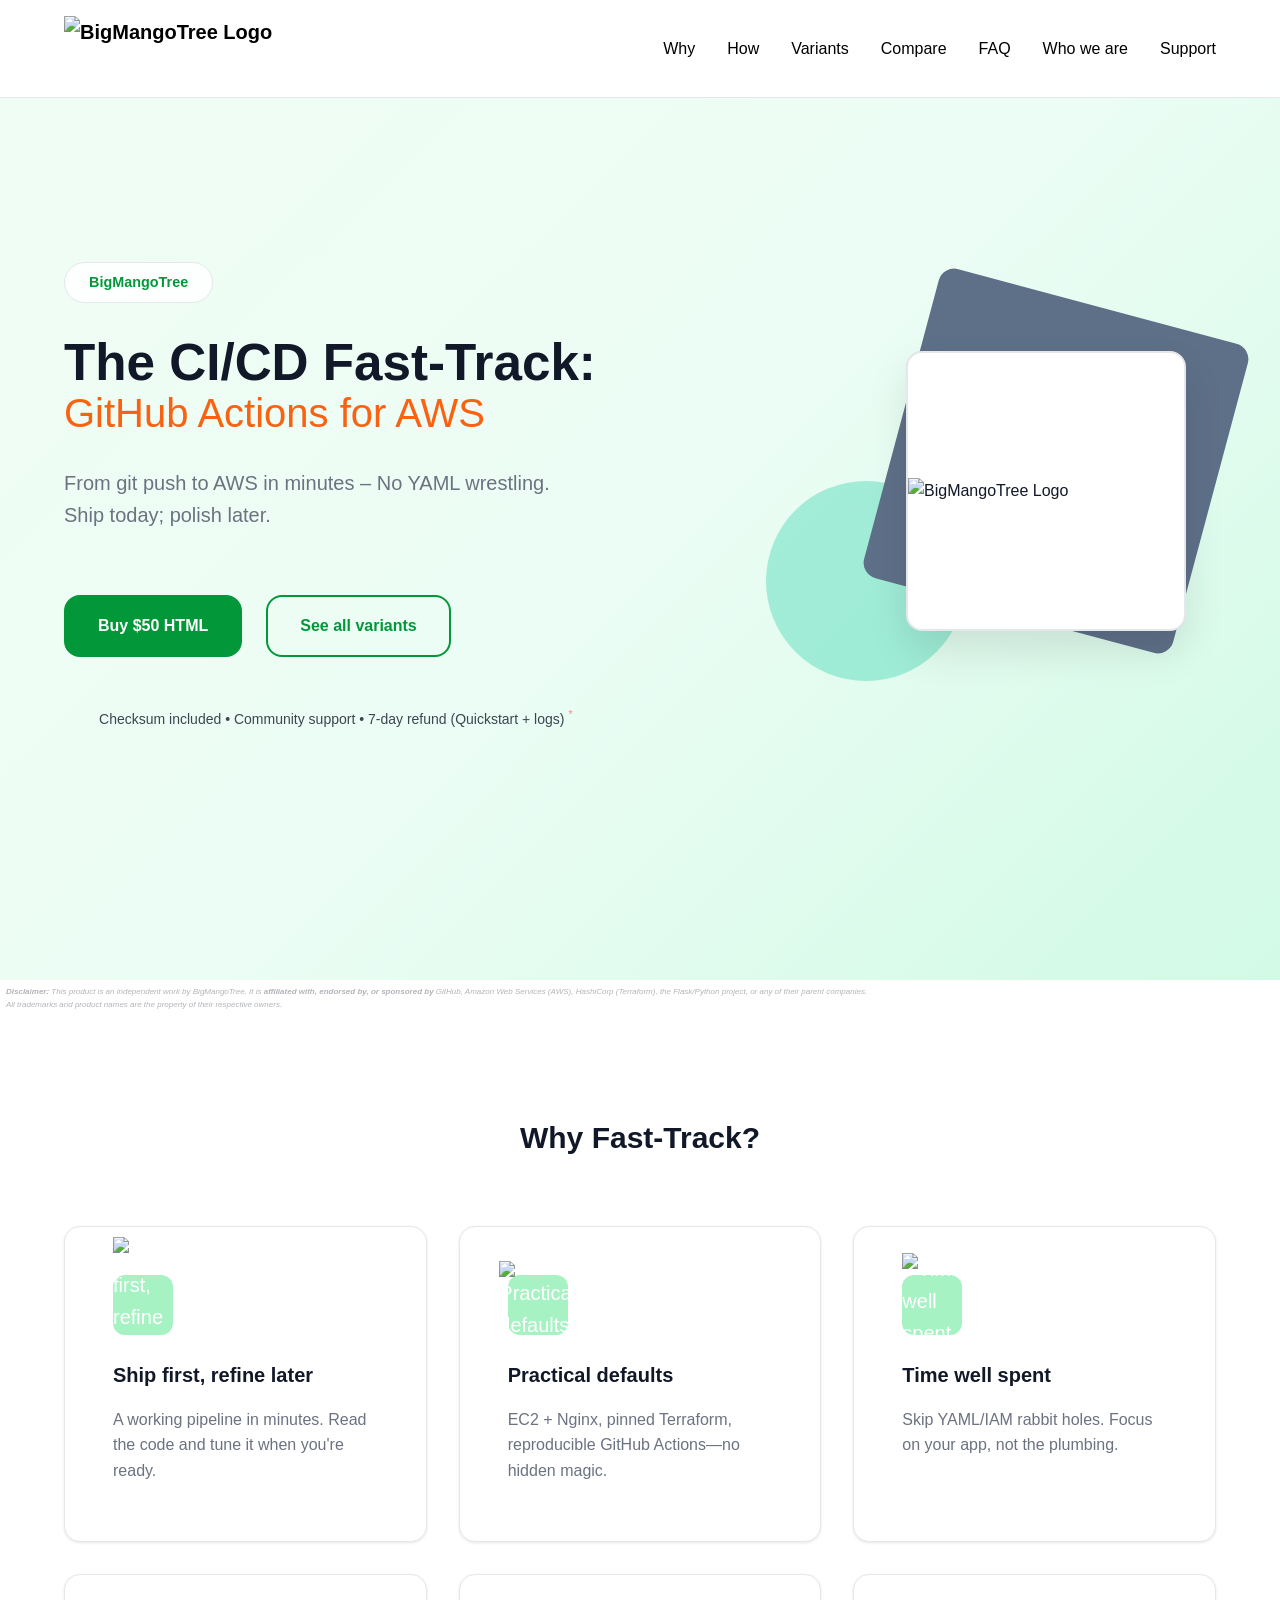
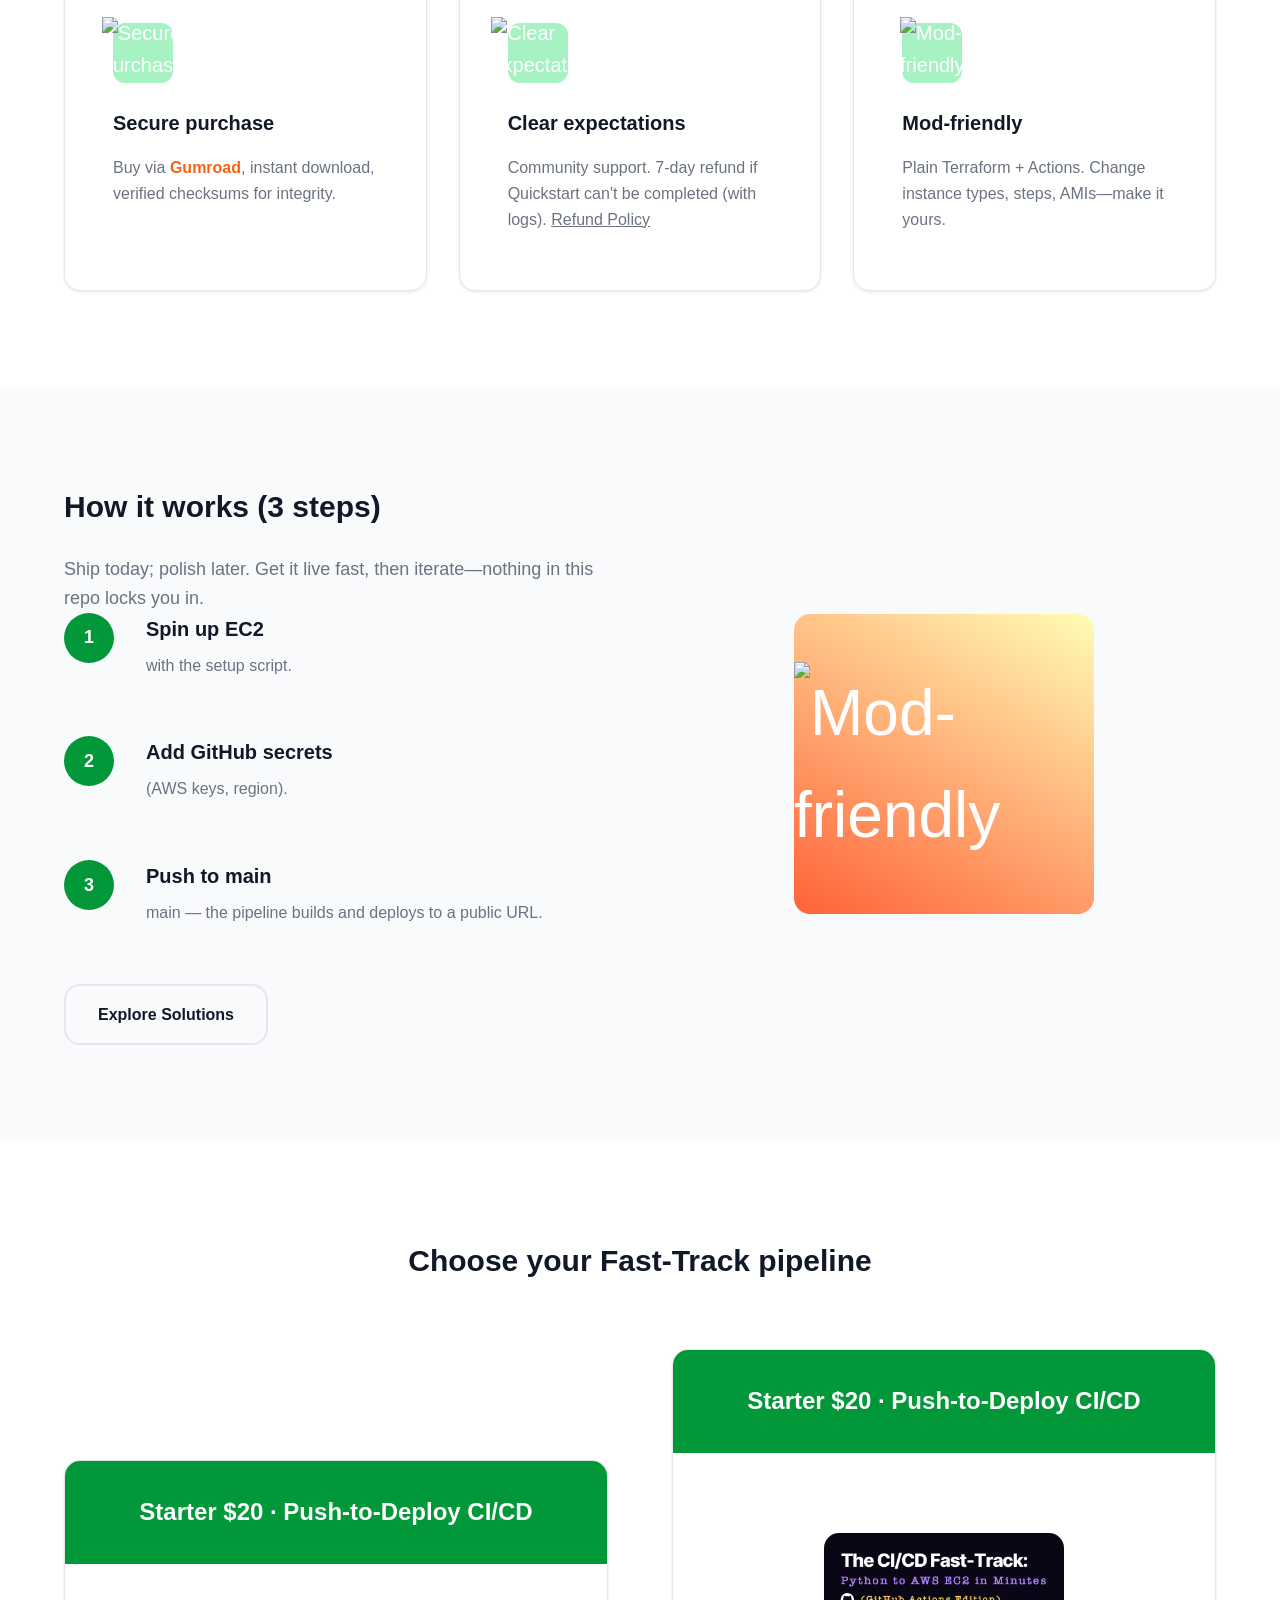
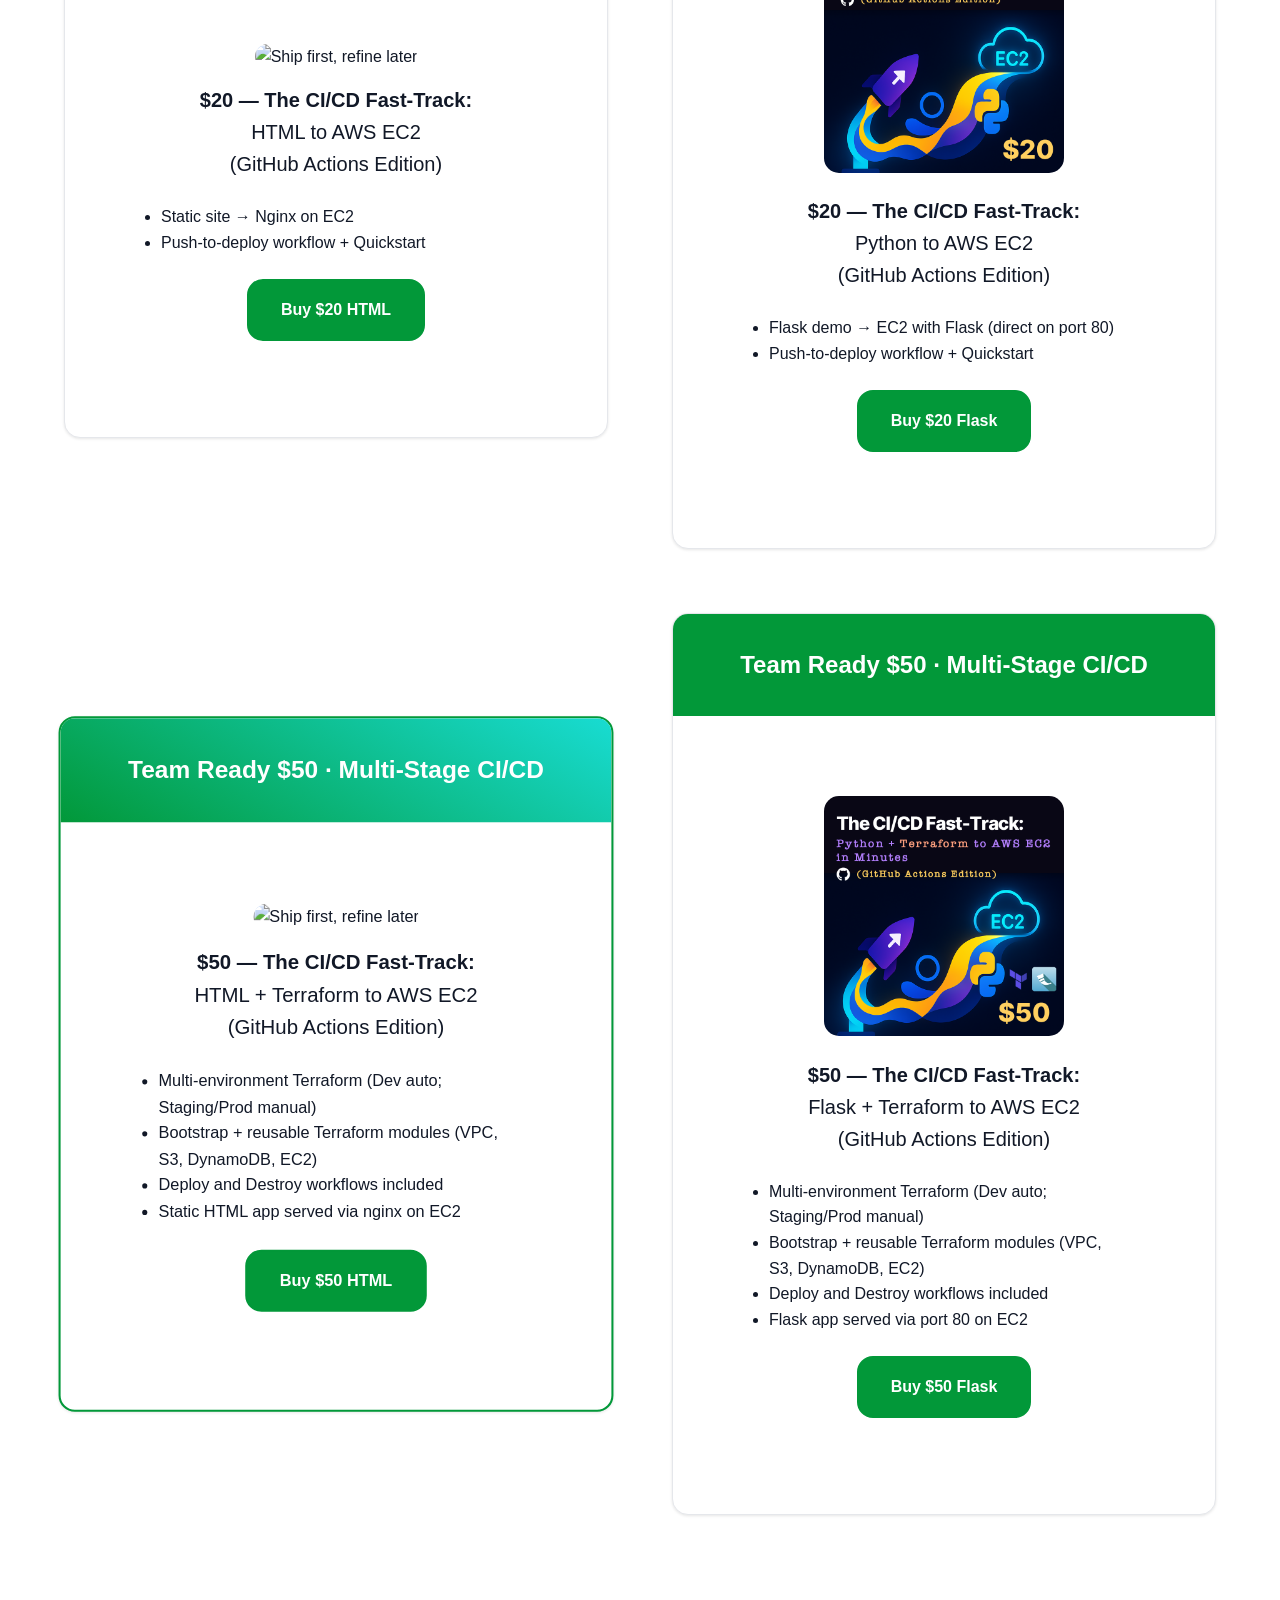
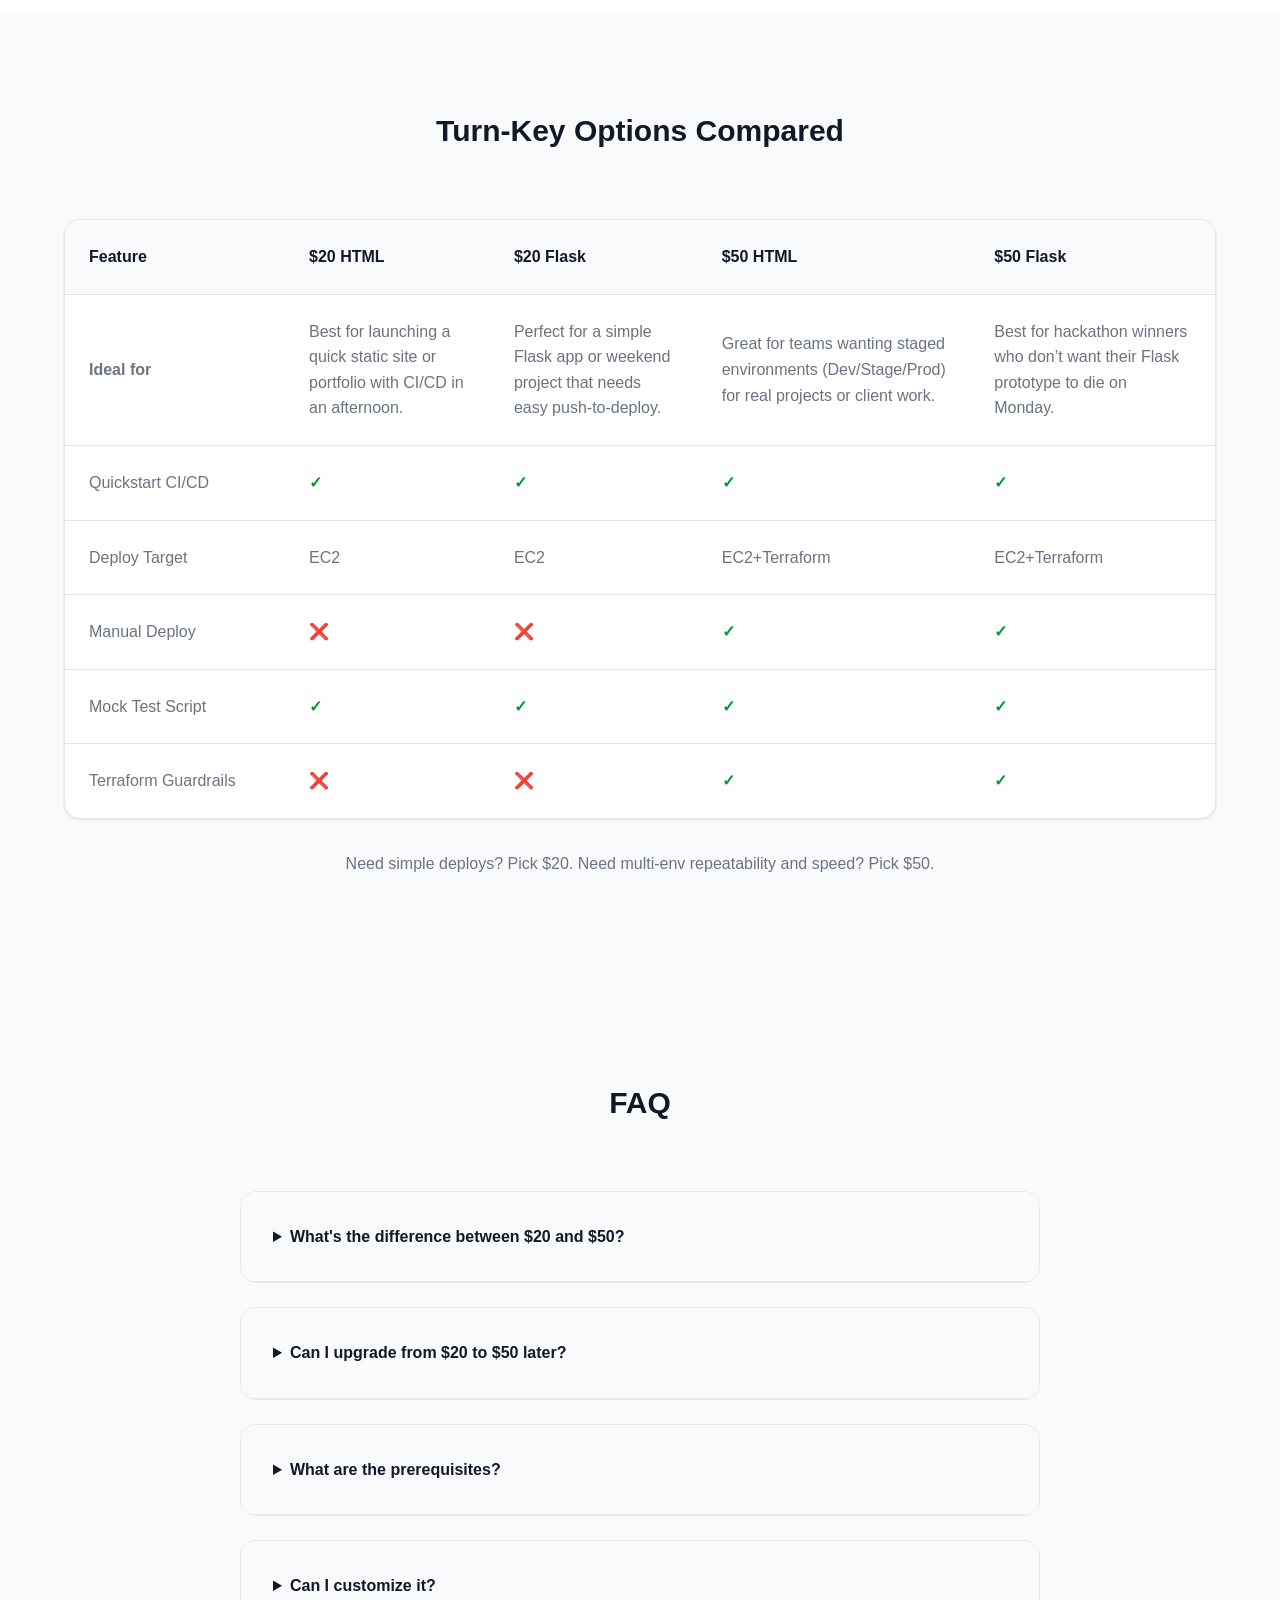
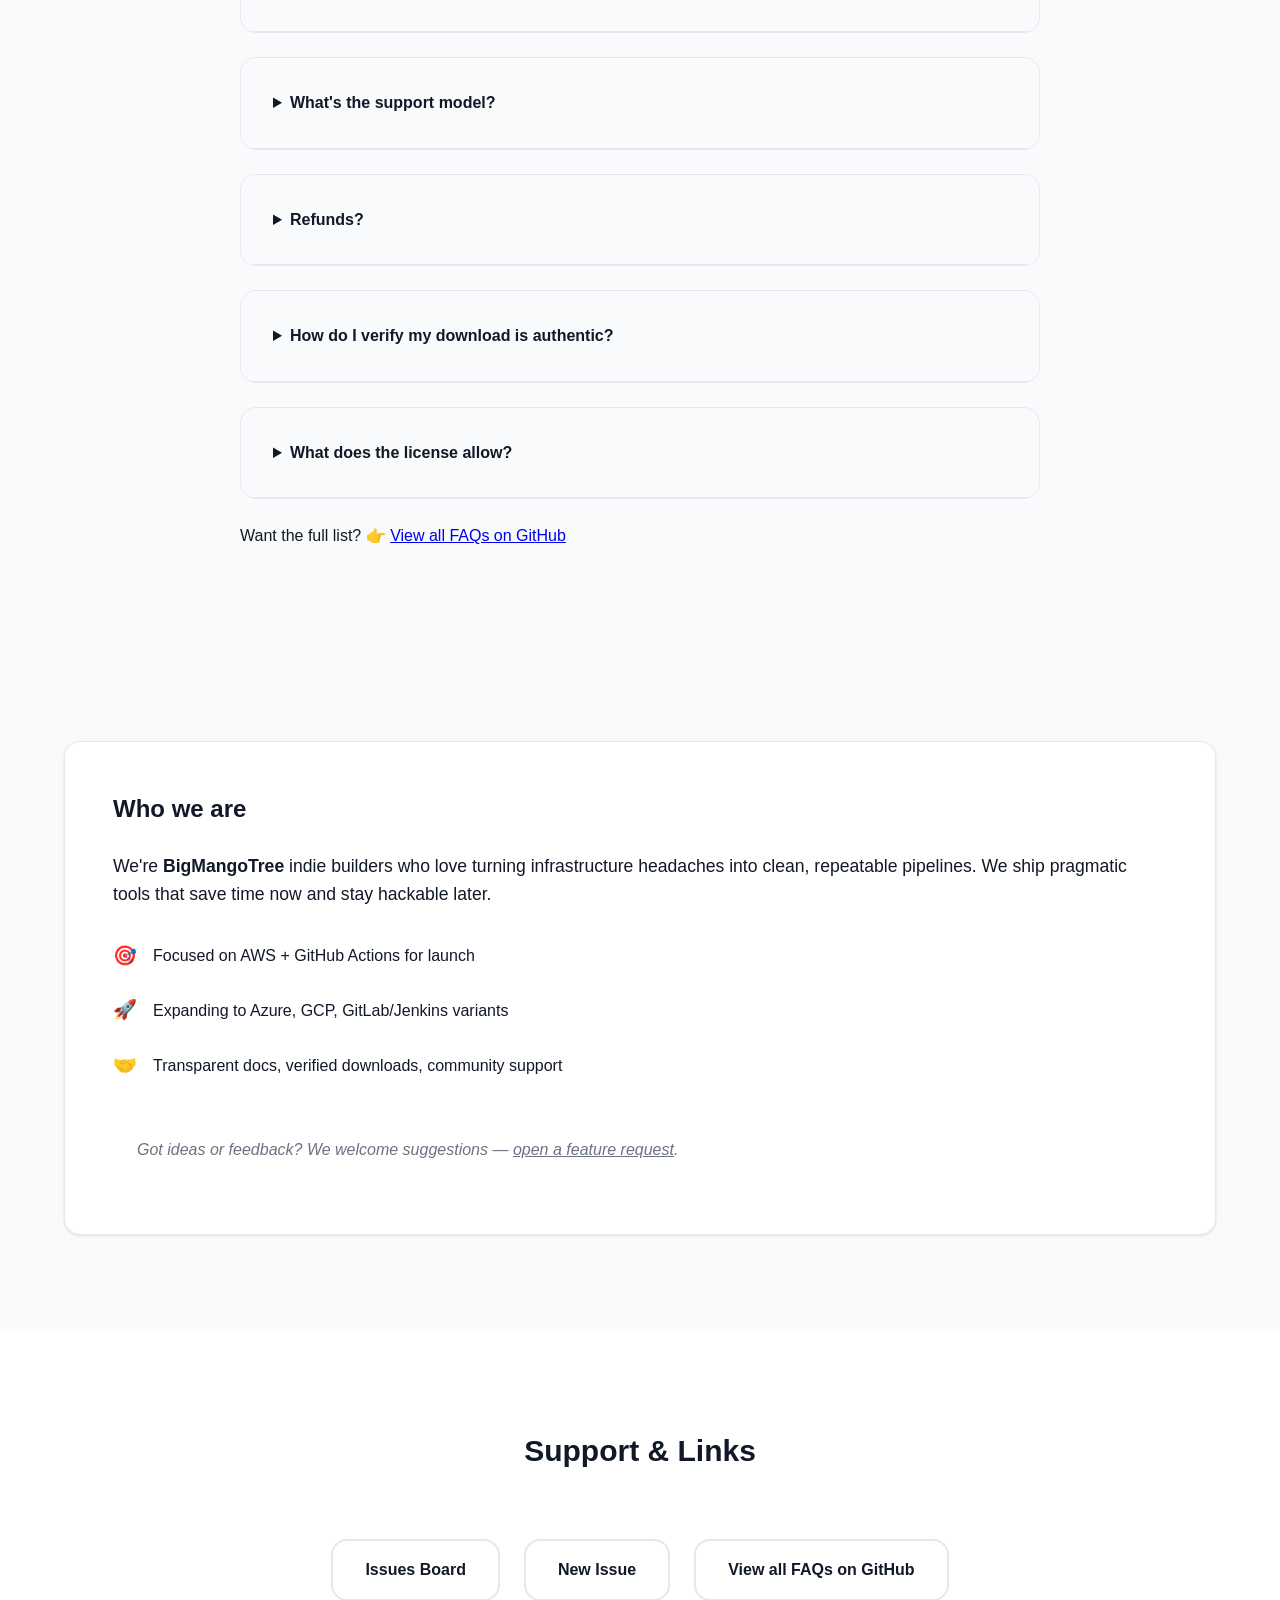
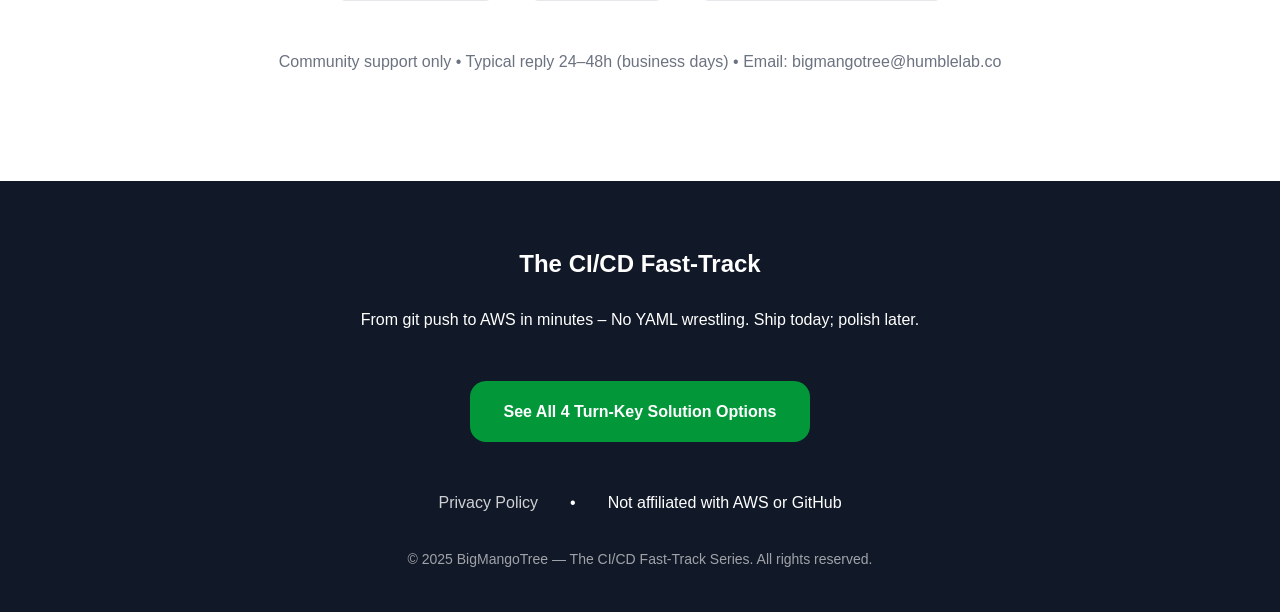
==== commit 3f6aa197: "Prerequisite Page design Update" ====
--- a/index.html
+++ b/index.html
@@ -364,13 +364,23 @@
         <details class="faq-item">
           <summary class="faq-question">How do I verify my download is authentic?</summary>
           <div class="faq-answer">
-            <p>
-              Each ZIP includes <code>checksums.txt</code> (SHA-256). Compare against your file:
+             Along with your ZIP file, you’ll also see a <code>SHA256SUMS.txt</code> file. This contains the official checksum.</p>
+            <p>To verify:</p>
             <ul>
-              <li><b>macOS/Linux:</b> <code>shasum -a 256 file.zip</code></li>
-              <li><b>Windows (PowerShell):</b> <code>Get-FileHash file.zip -Algorithm SHA256</code></li>
+                <li><strong>macOS/Linux:</strong><pre><code class="language-bash">shasum -a 256 yourfile.zip
+                </code></pre>
+                </li>
+                </ul>
+                <ul>
+                <li>
+                <p><strong>Windows (PowerShell):</strong></p>
+                <pre><code class="language-powershell"><span class="hljs-built_in">Get-FileHash</span> yourfile.zip <span class="hljs-literal">-Algorithm</span> SHA256
+                </code></pre>
+                </li>
             </ul>
-            </p>
+            <p>Compare the output against the value in <code>SHA256SUMS.txt</code>. If they match, your download is authentic and untampered.</p>
+
+           
           </div>
         </details>
 
@@ -450,7 +460,7 @@
         <a href="https://bigmangotree.github.io/docs/faq.html" class="btn btn--outline">View all FAQs on GitHub</a>
       </div>
       <p class="text-center text-secondary">
-        Community support only • Typical reply 24–48h (business days) • Email: support@yourdomain.com
+        Community support only • Typical reply 24–48h (business days) • Email: bigmangotree@humblelab.co
       </p>
     </div>
   </section>
--- a/styles/main.css
+++ b/styles/main.css
@@ -725,4 +725,12 @@
 {
 color: var(--brand-orange);
 font-weight: bold;
+}
+.prerequisite ul, ol 
+{
+  margin-left: 30px;
+}
+.prerequisite ul, ol, p, h2 
+{
+      margin-bottom: 10px;
 }
